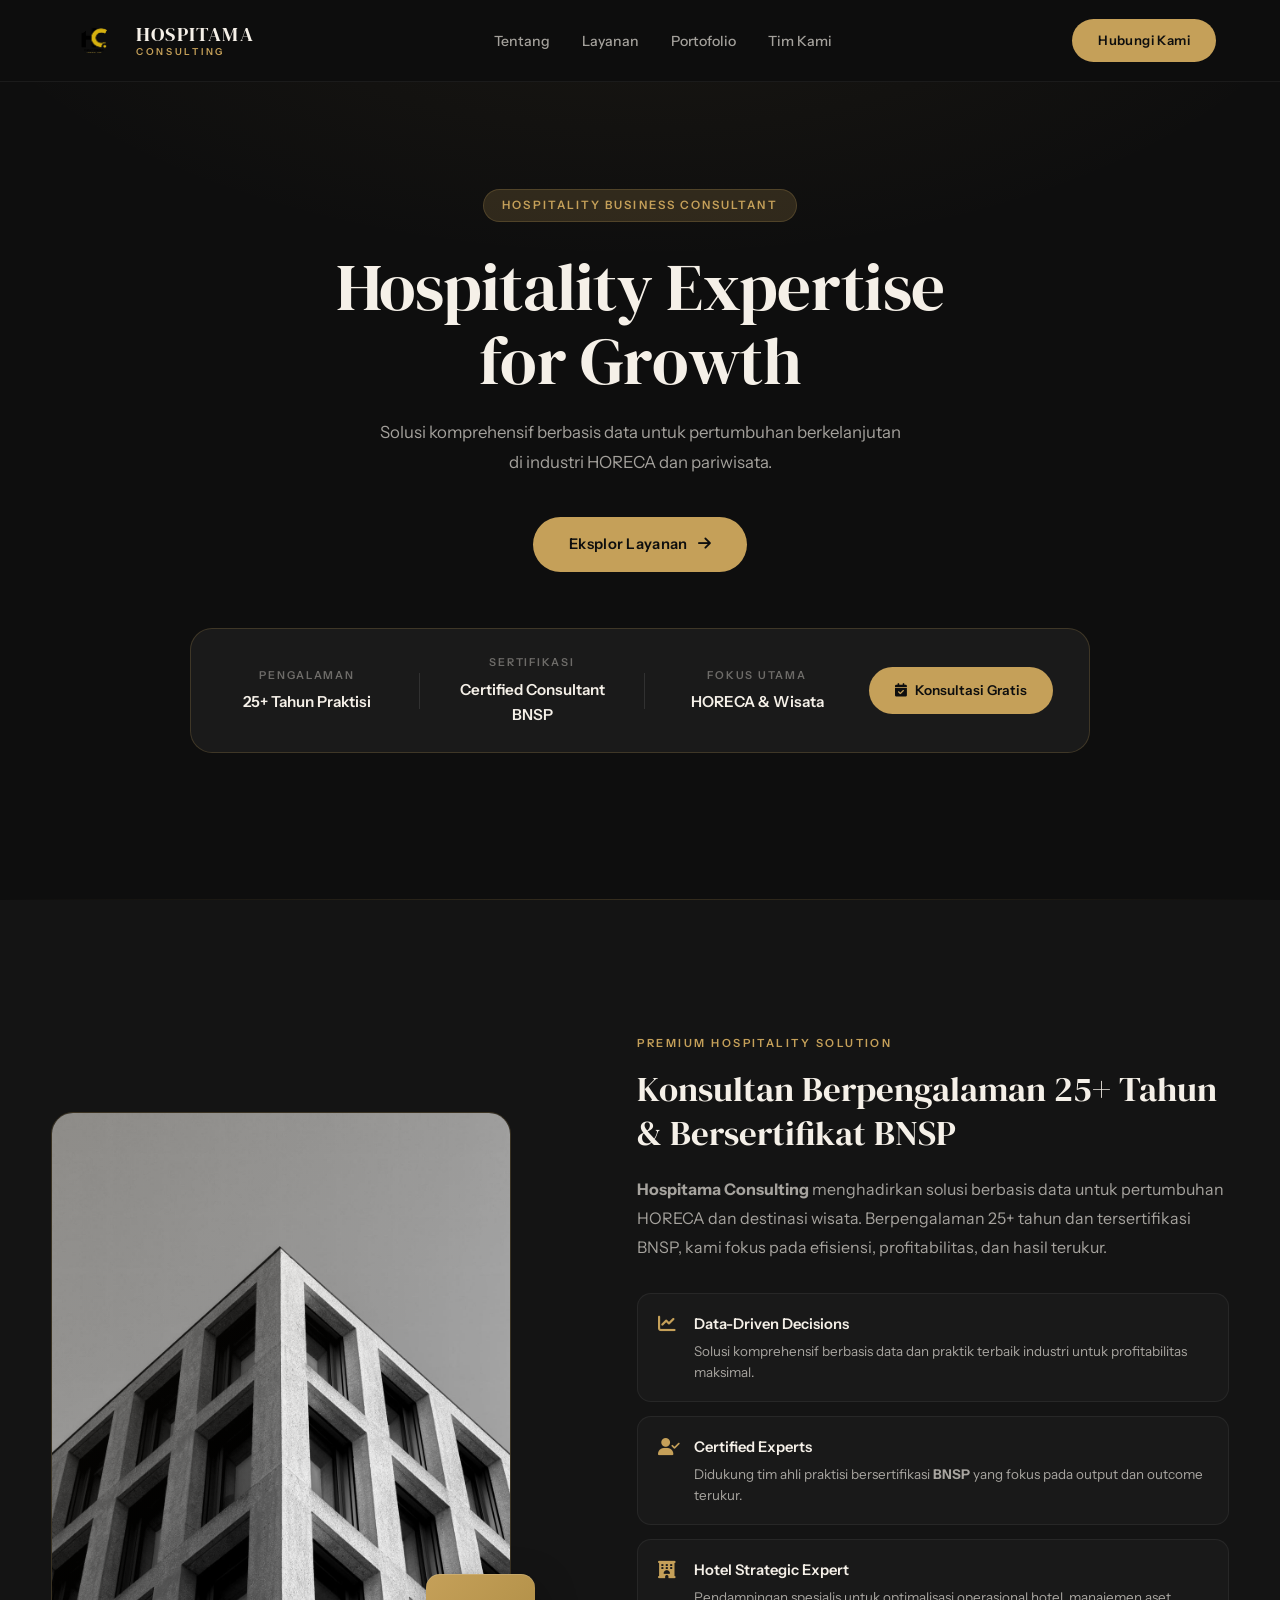
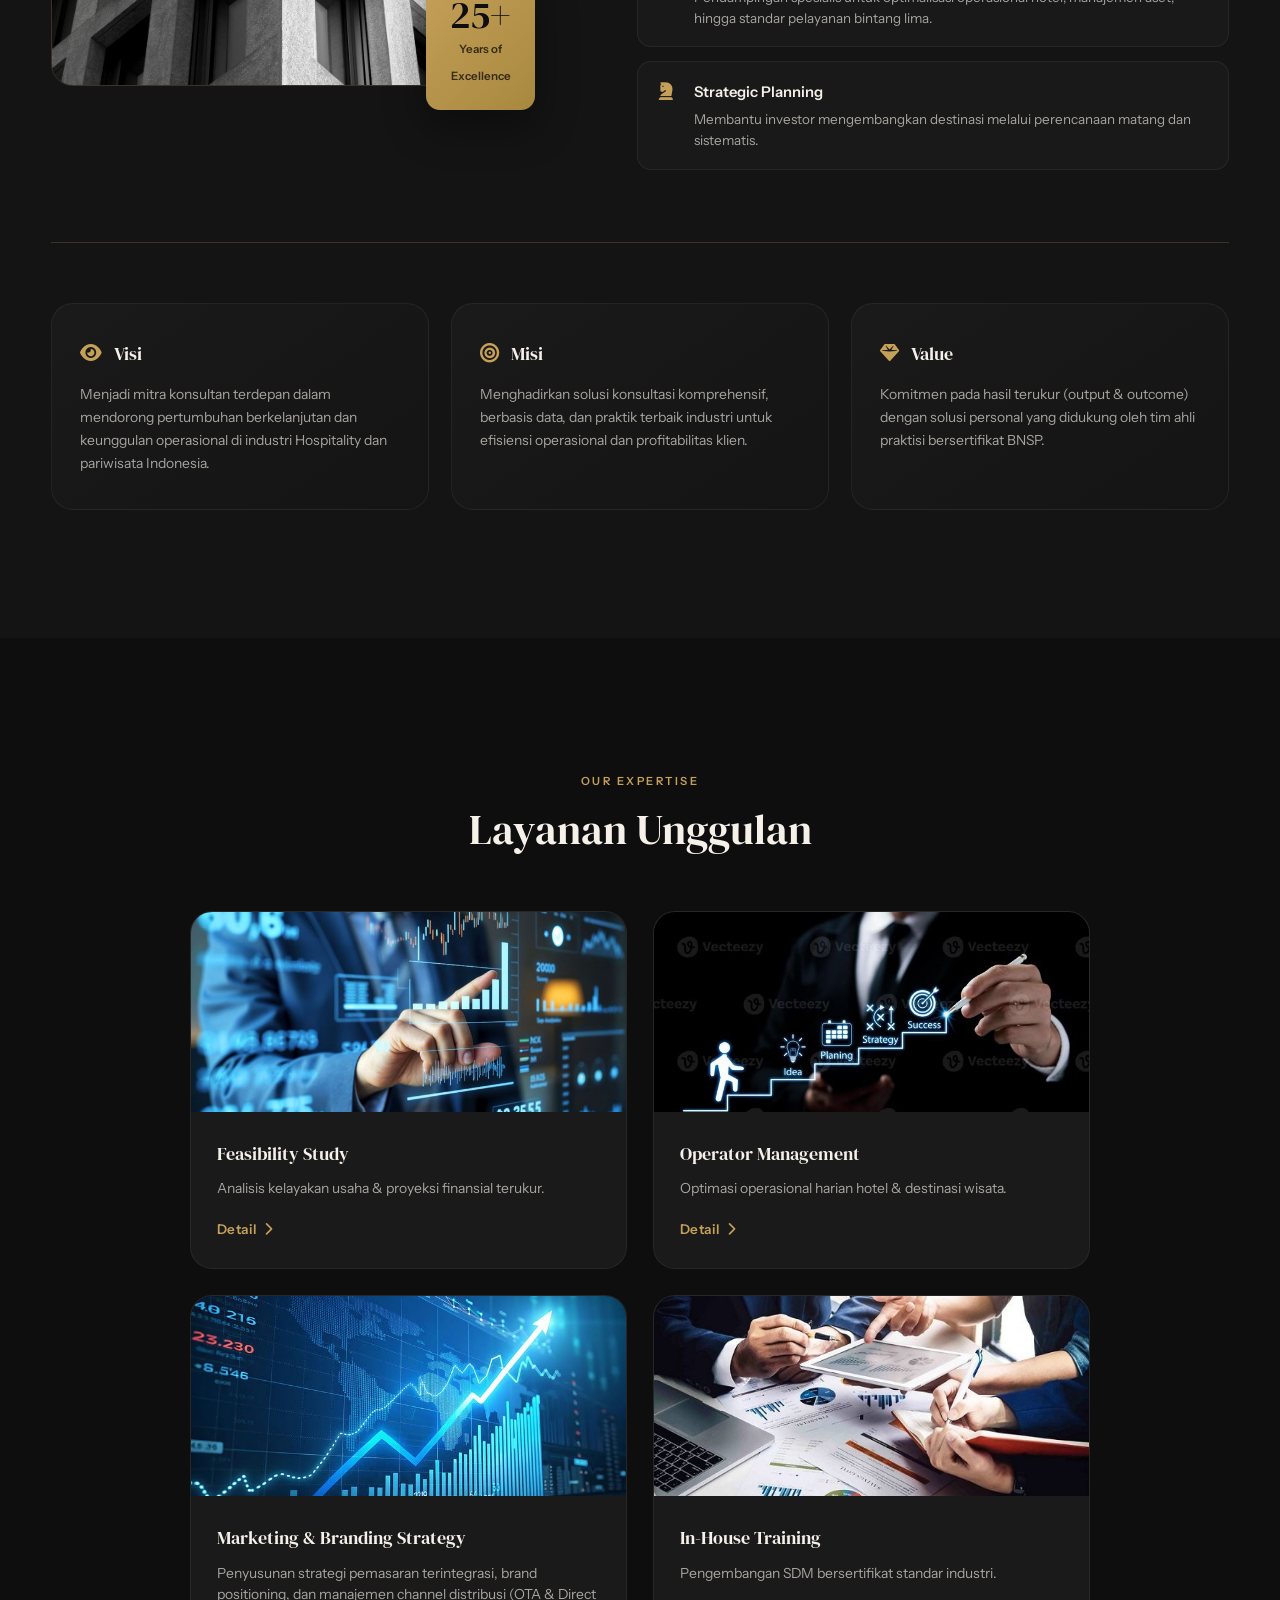
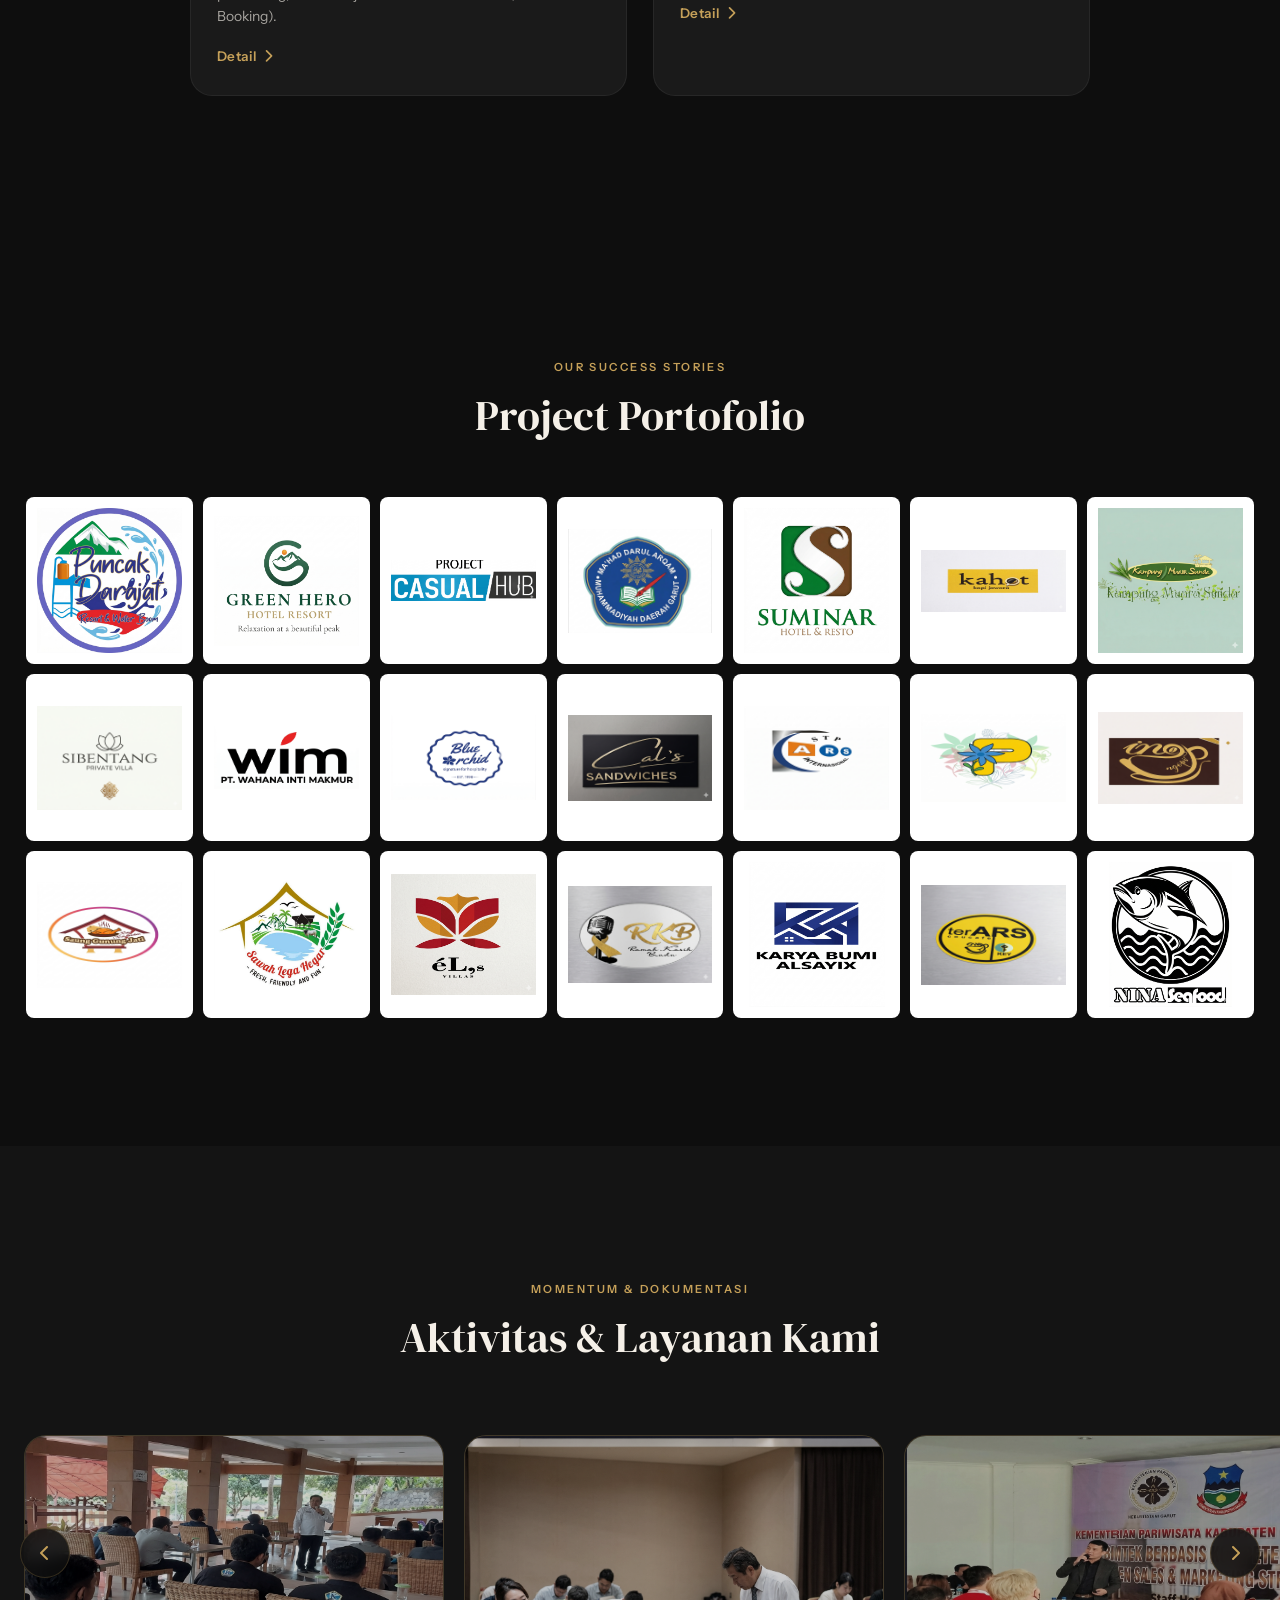
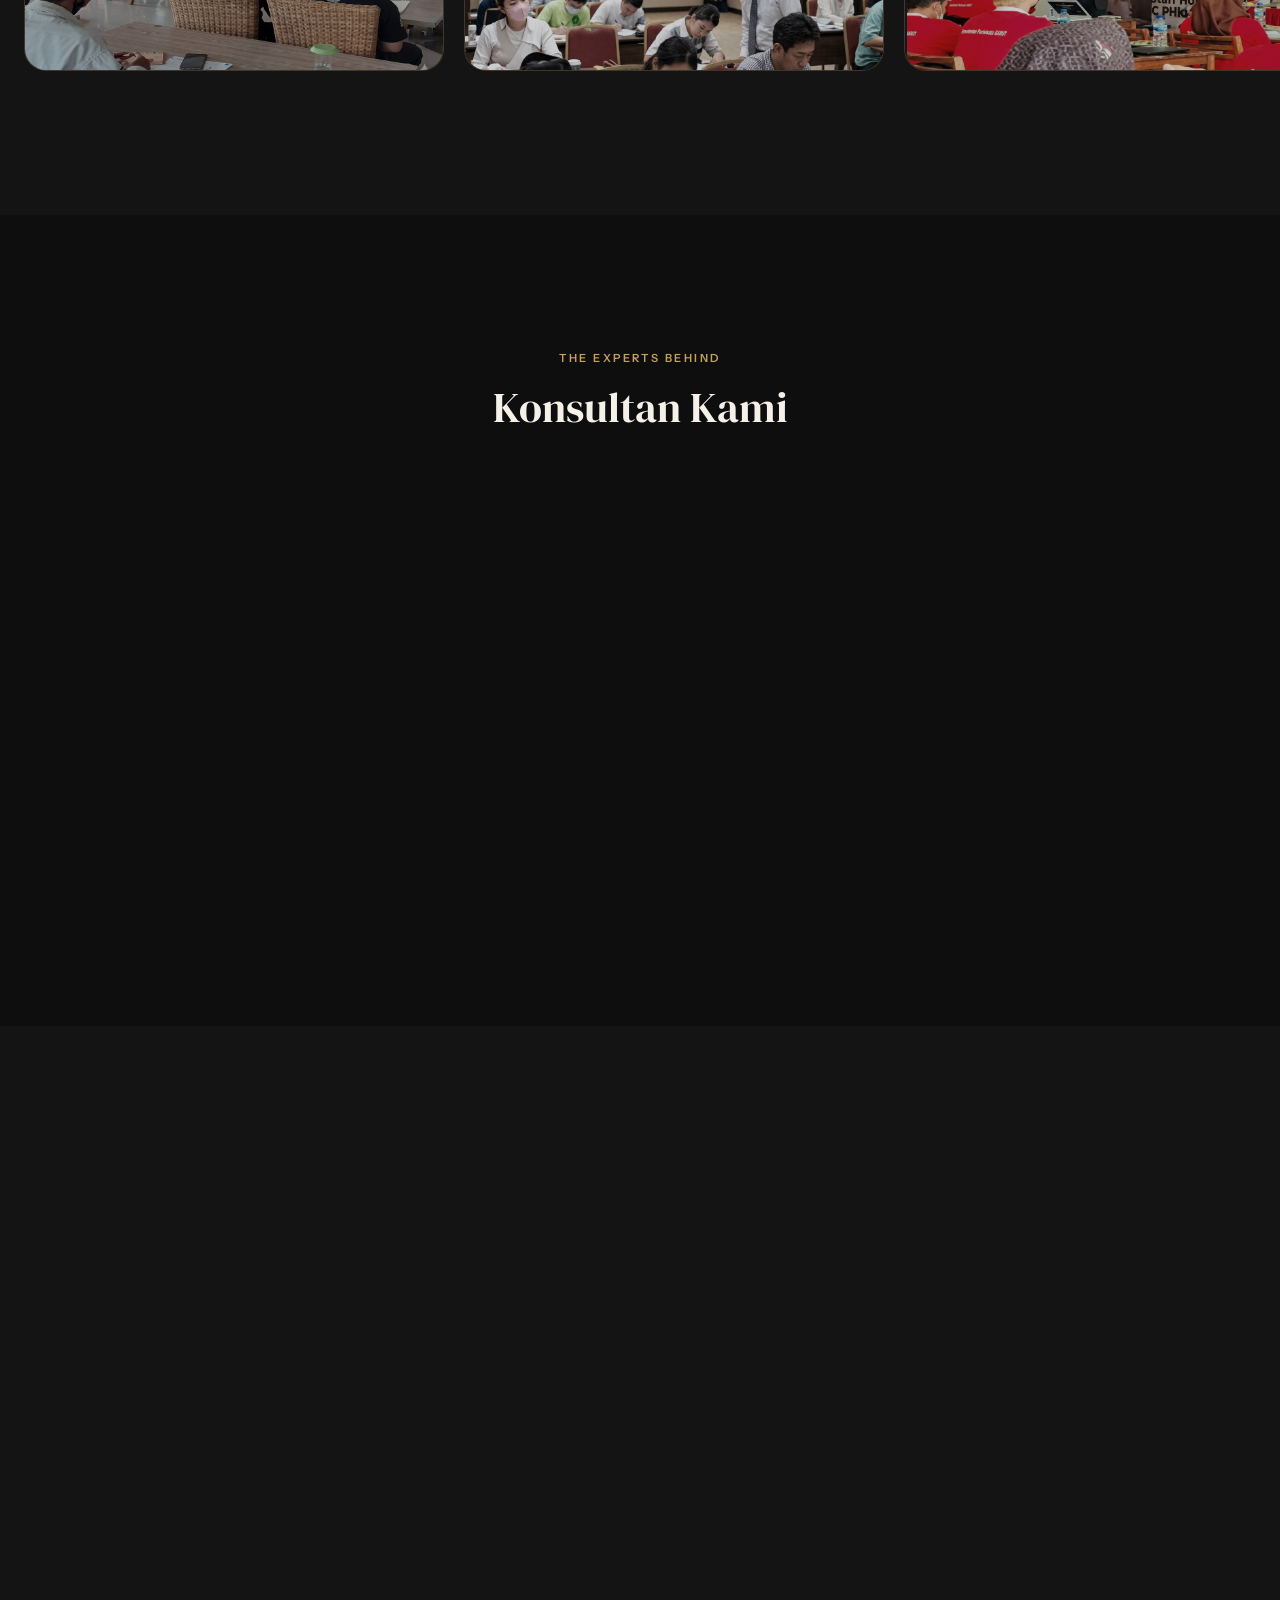
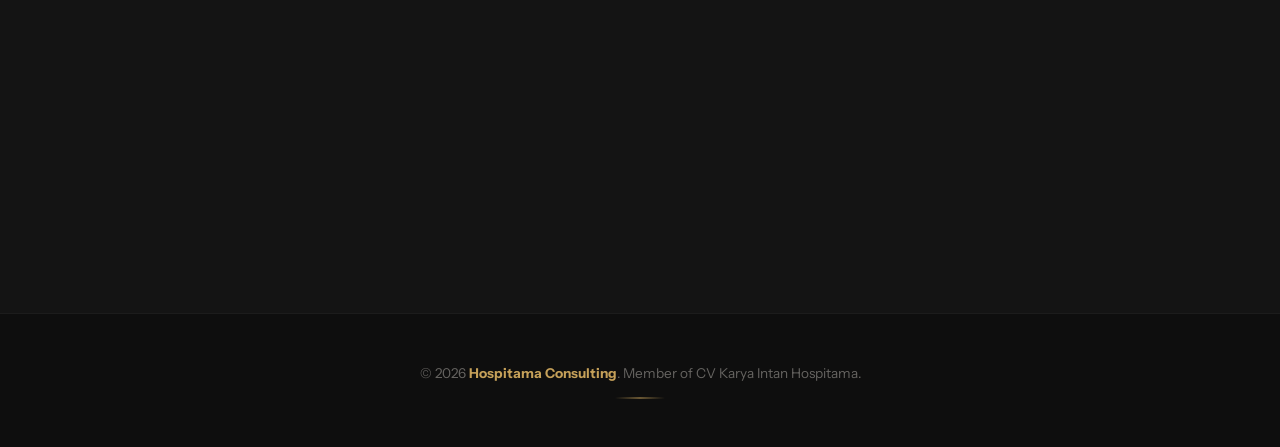
==== index.html @ b2248fcc "first commit" ====
<!DOCTYPE html>
<html lang="id">
<head>
  <meta charset="UTF-8">
  <meta name="viewport" content="width=device-width, initial-scale=1.0">
  <meta name="description" content="Hospitama Consulting – Konsultan hospitality bersertifikat BNSP dengan 25+ tahun pengalaman di industri HORECA dan pariwisata Indonesia.">
  <title>Hospitama Consulting | Hospitality Expert</title>
  <link rel="stylesheet" href="css/style.css">
  <link rel="preconnect" href="https://fonts.googleapis.com">
  <link rel="preconnect" href="https://fonts.gstatic.com" crossorigin>
  <link href="https://fonts.googleapis.com/css2?family=DM+Serif+Display:ital@0;1&family=Instrument+Sans:wght@400;500;600&display=swap" rel="stylesheet">
  <link href="https://fonts.googleapis.com/css2?family=DM+Serif+Display:ital@0;1&family=Poppins:wght@400;500;600;700&family=Instrument+Sans:wght@400;500;600&display=swap" rel="stylesheet">
  <link rel="stylesheet" href="https://cdnjs.cloudflare.com/ajax/libs/font-awesome/6.5.0/css/all.min.css">
</head>
<body>

  <!-- ===== NAVIGATION ===== -->
  <header class="site-header" role="banner">
    <nav class="navbar" aria-label="Navigasi utama">
      <a href="#" class="logo" aria-label="Hospitama Consulting – Beranda">
        <img src="assets/images/logo.png" alt="" class="logo-img" aria-hidden="true">
        <span class="logo-text">
          <span class="brand-name">HOSPITAMA</span>
          <span class="brand-sub">CONSULTING</span>
        </span>
      </a>

      <button class="menu-toggle" id="mobile-menu" aria-expanded="false" aria-controls="nav-links" aria-label="Buka menu navigasi">
        <i class="fas fa-bars" aria-hidden="true"></i>
      </button>

      <ul class="nav-links" id="nav-links" role="list">
        <li><a href="#about">Tentang</a></li>
        <li><a href="#services">Layanan</a></li>
        <li><a href="#portfolio">Portofolio</a></li>
        <li><a href="#team">Tim Kami</a></li>
        <li class="mobile-only-btn"><a href="#contact" class="btn-nav-mobile">Hubungi Kami</a></li>
      </ul>

      <a href="#contact" class="btn-nav" aria-label="Hubungi Hospitama Consulting">Hubungi Kami</a>
    </nav>
  </header>

  <!-- ===== HERO ===== -->
  <section class="hero" aria-labelledby="hero-heading">
    <div class="hero-main">
      <span class="hero-tag" role="text">Hospitality Business Consultant</span>
      <h1 id="hero-heading">Hospitality Expertise<br>for Growth</h1>
      <p>Solusi komprehensif berbasis data untuk pertumbuhan berkelanjutan<br class="br-desktop"> di industri HORECA dan pariwisata.</p>
      <div class="hero-cta">
        <a href="#services" class="btn-main">Eksplor Layanan <i class="fas fa-arrow-right" aria-hidden="true"></i></a>
      </div>
    </div>

    <div class="floating-bar" role="complementary" aria-label="Keunggulan Hospitama">
      <div class="info-group">
        <dt>Pengalaman</dt>
        <dd>25+ Tahun Praktisi</dd>
      </div>
      <div class="divider-bar" aria-hidden="true"></div>
      <div class="info-group">
        <dt>Sertifikasi</dt>
        <dd>Certified Consultant BNSP</dd>
      </div>
      <div class="divider-bar" aria-hidden="true"></div>
      <div class="info-group">
        <dt>Fokus Utama</dt>
        <dd>HORECA &amp; Wisata</dd>
      </div>
      <a href="https://wa.me/6282213171377" class="btn-consult" target="_blank" rel="noopener noreferrer">
        <i class="fas fa-calendar-check" aria-hidden="true"></i> Konsultasi Gratis
      </a>
    </div>
  </section>

  <!-- ===== ABOUT ===== -->
  <section id="about" class="about-section" aria-labelledby="about-heading">
    <div class="container">
      <div class="about-hero">
        <figure class="about-visual reveal" aria-label="Foto konsultan hospitality profesional">
          <div class="experience-badge" aria-label="25 tahun pengalaman">
            <span class="badge-number">25+</span>
            <span class="badge-label">Years of<br>Excellence</span>
          </div>
          <div class="about-img-wrapper">
            <img src="assets/images/professional.jpg" alt="Konsultan Hospitama sedang melakukan sesi konsultasi profesional">
          </div>
        </figure>

        <div class="about-content reveal">
          <div class="section-label">Premium Hospitality Solution</div>
          <h2 id="about-heading">Konsultan Berpengalaman 25+ Tahun &amp; Bersertifikat BNSP</h2>
          <p class="about-lead">
            <strong>Hospitama Consulting</strong> menghadirkan solusi berbasis data untuk pertumbuhan HORECA dan destinasi wisata. Berpengalaman 25+ tahun dan tersertifikasi BNSP, kami fokus pada efisiensi, profitabilitas, dan hasil terukur.
          </p>

          <ul class="about-features" role="list">
            <li class="feature-item">
              <i class="fas fa-chart-line" aria-hidden="true"></i>
              <div>
                <h3>Data-Driven Decisions</h3>
                <p>Solusi komprehensif berbasis data dan praktik terbaik industri untuk profitabilitas maksimal.</p>
              </div>
            </li>
            <li class="feature-item">
              <i class="fas fa-user-check" aria-hidden="true"></i>
              <div>
                <h3>Certified Experts</h3>
                <p>Didukung tim ahli praktisi bersertifikasi <strong>BNSP</strong> yang fokus pada output dan outcome terukur.</p>
              </div>
            </li>
            <li class="feature-item">
              <i class="fas fa-hotel" aria-hidden="true"></i>
              <div>
                <h3>Hotel Strategic Expert</h3>
                <p>Pendampingan spesialis untuk optimalisasi operasional hotel, manajemen aset, hingga standar pelayanan bintang lima.</p>
              </div>
            </li>
            <li class="feature-item">
              <i class="fas fa-chess-knight" aria-hidden="true"></i>
              <div>
                <h3>Strategic Planning</h3>
                <p>Membantu investor mengembangkan destinasi melalui perencanaan matang dan sistematis.</p>
              </div>
            </li>
          </ul>
        </div>
      </div>

      <div class="vmn-grid reveal" role="list" aria-label="Visi, Misi, dan Nilai Hospitama">
        <article class="vmn-card" role="listitem">
          <header class="vmn-header">
            <i class="fas fa-eye" aria-hidden="true"></i>
            <h3>Visi</h3>
          </header>
          <p>Menjadi mitra konsultan terdepan dalam mendorong pertumbuhan berkelanjutan dan keunggulan operasional di industri Hospitality dan pariwisata Indonesia.</p>
        </article>
        <article class="vmn-card" role="listitem">
          <header class="vmn-header">
            <i class="fas fa-bullseye" aria-hidden="true"></i>
            <h3>Misi</h3>
          </header>
          <p>Menghadirkan solusi konsultasi komprehensif, berbasis data, dan praktik terbaik industri untuk efisiensi operasional dan profitabilitas klien.</p>
        </article>
        <article class="vmn-card" role="listitem">
          <header class="vmn-header">
            <i class="fas fa-gem" aria-hidden="true"></i>
            <h3>Value</h3>
          </header>
          <p>Komitmen pada hasil terukur (output &amp; outcome) dengan solusi personal yang didukung oleh tim ahli praktisi bersertifikat BNSP.</p>
        </article>
      </div>
    </div>
  </section>

  <!-- ===== MAIN CONTENT ===== -->
  <main id="main-content">

    <!-- SERVICES -->
    <section id="services" class="services-section" aria-labelledby="services-heading">
      <div class="section-header">
        <div class="section-label">Our Expertise</div>
        <h2 id="services-heading">Layanan Unggulan</h2>
      </div>
      <div class="services-grid">
        <article class="service-card reveal">
          <div class="card-img" style="background-image: url('assets/images/feasibility.jpg');" role="img" aria-label="Feasibility Study"></div>
          <div class="card-body">
            <h3>Feasibility Study</h3>
            <p>Analisis kelayakan usaha &amp; proyeksi finansial terukur.</p>
            <a href="feasibility.html" class="card-link">Detail <i class="fas fa-chevron-right" aria-hidden="true"></i></a>
          </div>
        </article>
        <article class="service-card reveal">
          <div class="card-img" style="background-image: url('assets/images/management.jpg');" role="img" aria-label="Operator Management"></div>
          <div class="card-body">
            <h3>Operator Management</h3>
            <p>Optimasi operasional harian hotel &amp; destinasi wisata.</p>
            <a href="operatormanagement.html" class="card-link">Detail <i class="fas fa-chevron-right" aria-hidden="true"></i></a>
          </div>
        </article>
        <article class="service-card reveal">
          <div class="card-img" style="background-image: url('assets/images/marketing.jpg');" role="img" aria-label="Marketing dan Branding Strategy"></div>
          <div class="card-body">
            <h3>Marketing &amp; Branding Strategy</h3>
            <p>Penyusunan strategi pemasaran terintegrasi, brand positioning, dan manajemen channel distribusi (OTA &amp; Direct Booking).</p>
            <a href="marketingbranding.html" class="card-link">Detail <i class="fas fa-chevron-right" aria-hidden="true"></i></a>
          </div>
        </article>
        <article class="service-card reveal">
          <div class="card-img" style="background-image: url('assets/images/training.jpg');" role="img" aria-label="In-House Training"></div>
          <div class="card-body">
            <h3>In-House Training</h3>
            <p>Pengembangan SDM bersertifikat standar industri.</p>
            <a href="training.html" class="card-link">Detail <i class="fas fa-chevron-right" aria-hidden="true"></i></a>
          </div>
        </article>
      </div>
    </section>

    <!-- PORTFOLIO -->
    <section id="portfolio" class="portfolio-section" aria-labelledby="portfolio-heading">
      <div class="section-header">
        <div class="section-label">Our Success Stories</div>
        <h2 id="portfolio-heading">Project Portofolio</h2>
      </div>
      <div class="portfolio-grid" role="list">

        <article class="portfolio-item reveal" role="listitem">
          <img src="assets/images/project1.png" alt="Puncak Darajat Pass – Destinasi Wisata" loading="lazy">
          <div class="portfolio-overlay" aria-hidden="true">
            <span class="portfolio-tag">Destinasi Wisata</span>
            <h3>Puncak Darajat Pass</h3>
          </div>
        </article>

        <article class="portfolio-item reveal" role="listitem">
          <img src="assets/images/project2.png" alt="Green Hero Hotel" loading="lazy">
          <div class="portfolio-overlay" aria-hidden="true">
            <span class="portfolio-tag">Hotel/Resort</span>
            <h3>Green Hero Hotel</h3>
          </div>
        </article>

        <article class="portfolio-item reveal" role="listitem">
          <img src="assets/images/project3.png" alt="Project Casual Hub" loading="lazy">
          <div class="portfolio-overlay" aria-hidden="true">
            <span class="portfolio-tag">Company</span>
            <h3>Project Casual Hub</h3>
          </div>
        </article>

        <article class="portfolio-item reveal" role="listitem">
          <img src="assets/images/project4.png" alt="Ma'had Darul Arqam" loading="lazy">
          <div class="portfolio-overlay" aria-hidden="true">
            <span class="portfolio-tag">Company</span>
            <h3>Ma'had Darul Arqam</h3>
          </div>
        </article>

        <article class="portfolio-item reveal" role="listitem">
          <img src="assets/images/project5.png" alt="Hotel Suminar" loading="lazy">
          <div class="portfolio-overlay" aria-hidden="true">
            <span class="portfolio-tag">Hotel</span>
            <h3>Hotel Suminar</h3>
          </div>
        </article>

        <article class="portfolio-item reveal" role="listitem">
          <img src="assets/images/project6.png" alt="Kahot Coffee" loading="lazy">
          <div class="portfolio-overlay" aria-hidden="true">
            <span class="portfolio-tag">Cafe/Resto</span>
            <h3>Kahot Coffee</h3>
          </div>
        </article>

        <article class="portfolio-item reveal" role="listitem">
          <img src="assets/images/project7.png" alt="Kampung Muara Sunda" loading="lazy">
          <div class="portfolio-overlay" aria-hidden="true">
            <span class="portfolio-tag">Cafe/Resto</span>
            <h3>Kampung Muara Sunda</h3>
          </div>
        </article>

        <article class="portfolio-item reveal" role="listitem">
          <img src="assets/images/project8.png" alt="Villa Sibentang" loading="lazy">
          <div class="portfolio-overlay" aria-hidden="true">
            <span class="portfolio-tag">Villa</span>
            <h3>Sibentang</h3>
          </div>
        </article>

        <article class="portfolio-item reveal" role="listitem">
          <img src="assets/images/project9.png" alt="PT. WIM" loading="lazy">
          <div class="portfolio-overlay" aria-hidden="true">
            <span class="portfolio-tag">Company</span>
            <h3>PT. WIM</h3>
          </div>
        </article>

        <article class="portfolio-item reveal" role="listitem">
          <img src="assets/images/project10.png" alt="Blue Orchid Pangandaran" loading="lazy">
          <div class="portfolio-overlay" aria-hidden="true">
            <span class="portfolio-tag">Hotel</span>
            <h3>Blue Orchid Pangandaran</h3>
          </div>
        </article>

        <article class="portfolio-item reveal" role="listitem">
          <img src="assets/images/project11.png" alt="Cal's Shandwich" loading="lazy">
          <div class="portfolio-overlay" aria-hidden="true">
            <span class="portfolio-tag">Cafe/Resto</span>
            <h3>Cal's Shandwich</h3>
          </div>
        </article>

        <article class="portfolio-item reveal" role="listitem">
          <img src="assets/images/project12.png" alt="STP Ars International" loading="lazy">
          <div class="portfolio-overlay" aria-hidden="true">
            <span class="portfolio-tag">Company</span>
            <h3>STP Ars International</h3>
          </div>
        </article>

        <article class="portfolio-item reveal" role="listitem">
          <img src="assets/images/project13.png" alt="Hotel Ponty Bandung" loading="lazy">
          <div class="portfolio-overlay" aria-hidden="true">
            <span class="portfolio-tag">Hotel</span>
            <h3>Hotel Ponty Bandung</h3>
          </div>
        </article>

        <article class="portfolio-item reveal" role="listitem">
          <img src="assets/images/project17.png" alt="Ino Ngopi" loading="lazy">
          <div class="portfolio-overlay" aria-hidden="true">
            <span class="portfolio-tag">Cafe/Resto</span>
            <h3>Ino Ngopi</h3>
          </div>
        </article>

        <article class="portfolio-item reveal" role="listitem">
          <img src="assets/images/project15.png" alt="Saung Gunung Jati" loading="lazy">
          <div class="portfolio-overlay" aria-hidden="true">
            <span class="portfolio-tag">Cafe/Resort</span>
            <h3>Saung Gunung Jati</h3>
          </div>
        </article>

        <article class="portfolio-item reveal" role="listitem">
          <img src="assets/images/project16.jpeg" alt="Sawah Lega Hegar Resort" loading="lazy">
          <div class="portfolio-overlay" aria-hidden="true">
            <span class="portfolio-tag">Cafe/Resort</span>
            <h3>Sawah Lega Hegar Resort</h3>
          </div>
        </article>

        <article class="portfolio-item reveal" role="listitem">
          <img src="assets/images/project20.png" alt="eL's Villas" loading="lazy">
          <div class="portfolio-overlay" aria-hidden="true">
            <span class="portfolio-tag">Hotel/Villa</span>
            <h3>eL's Villas</h3>
          </div>
        </article>

        <article class="portfolio-item reveal" role="listitem">
          <img src="assets/images/project18.png" alt="RKB" loading="lazy">
          <div class="portfolio-overlay" aria-hidden="true">
            <span class="portfolio-tag">Company</span>
            <h3>RKB</h3>
          </div>
        </article>

        <article class="portfolio-item reveal" role="listitem">
          <img src="assets/images/project14.png" alt="Karya Bumi Alsayix" loading="lazy">
          <div class="portfolio-overlay" aria-hidden="true">
            <span class="portfolio-tag">Company</span>
            <h3>Karya Bumi Alsayix</h3>
          </div>
        </article>

        <article class="portfolio-item reveal" role="listitem">
          <img src="assets/images/project19.png" alt="terARS Coffee" loading="lazy">
          <div class="portfolio-overlay" aria-hidden="true">
            <span class="portfolio-tag">Cafe/Resto</span>
            <h3>terARS Coffee</h3>
          </div>
        </article>

        <article class="portfolio-item reveal" role="listitem">
          <img src="assets/images/project22.png" alt="Nina Seafood" loading="lazy">
          <div class="portfolio-overlay" aria-hidden="true">
            <span class="portfolio-tag">Resort</span>
            <h3>Nina Seafood</h3>
          </div>
        </article>

      </div>
    </section>

    <!-- GALLERY -->
    <section id="gallery" class="gallery-section" aria-labelledby="gallery-heading">
      <div class="section-header">
        <div class="section-label">Momentum &amp; Dokumentasi</div>
        <h2 id="gallery-heading">Aktivitas &amp; Layanan Kami</h2>
      </div>

      <div class="gallery-container" role="region" aria-label="Galeri aktivitas Hospitama">
        <button class="nav-btn prev" onclick="moveManual(-1)" aria-label="Geser galeri ke kiri">
          <i class="fas fa-chevron-left" aria-hidden="true"></i>
        </button>
        <button class="nav-btn next" onclick="moveManual(1)" aria-label="Geser galeri ke kanan">
          <i class="fas fa-chevron-right" aria-hidden="true"></i>
        </button>

        <div class="gallery-viewport" id="galleryViewport">
          <div class="gallery-track" id="galleryTrack">
            <div class="gallery-item"><img src="assets/icons/gal-1.png" alt="Dokumentasi kegiatan Hospitama 1" loading="lazy"></div>
            <div class="gallery-item"><img src="assets/icons/gal-2.png" alt="Dokumentasi kegiatan Hospitama 2" loading="lazy"></div>
            <div class="gallery-item"><img src="assets/icons/gal-3.png" alt="Dokumentasi kegiatan Hospitama 3" loading="lazy"></div>
            <div class="gallery-item"><img src="assets/icons/gal-4.png" alt="Dokumentasi kegiatan Hospitama 4" loading="lazy"></div>
            <div class="gallery-item"><img src="assets/icons/gal-5.png" alt="Dokumentasi kegiatan Hospitama 5" loading="lazy"></div>
            <div class="gallery-item"><img src="assets/icons/gal-6.png" alt="Dokumentasi kegiatan Hospitama 6" loading="lazy"></div>
            <div class="gallery-item"><img src="assets/icons/gal-7.png" alt="Dokumentasi kegiatan Hospitama 7" loading="lazy"></div>
            <div class="gallery-item"><img src="assets/icons/gal-8.png" alt="Dokumentasi kegiatan Hospitama 8" loading="lazy"></div>
            <div class="gallery-item"><img src="assets/icons/gal-9.png" alt="Dokumentasi kegiatan Hospitama 9" loading="lazy"></div>
            <div class="gallery-item"><img src="assets/icons/gal-10.png" alt="Dokumentasi kegiatan Hospitama 10" loading="lazy"></div>
            <div class="gallery-item"><img src="assets/icons/gal-11.png" alt="Dokumentasi kegiatan Hospitama 11" loading="lazy"></div>
            <!-- Duplikat untuk infinite scroll -->
            <div class="gallery-item" aria-hidden="true"><img src="assets/icons/gal-1.png" alt="" loading="lazy"></div>
            <div class="gallery-item" aria-hidden="true"><img src="assets/icons/gal-2.png" alt="" loading="lazy"></div>
            <div class="gallery-item" aria-hidden="true"><img src="assets/icons/gal-3.png" alt="" loading="lazy"></div>
            <div class="gallery-item" aria-hidden="true"><img src="assets/icons/gal-4.png" alt="" loading="lazy"></div>
            <div class="gallery-item" aria-hidden="true"><img src="assets/icons/gal-5.png" alt="" loading="lazy"></div>
          </div>
        </div>
      </div>
    </section>

    <!-- TEAM -->
    <section id="team" class="team-section" aria-labelledby="team-heading">
      <div class="section-header">
        <div class="section-label">The Experts Behind</div>
        <h2 id="team-heading">Konsultan Kami</h2>
      </div>
      <div class="team-grid">

        <article class="team-card reveal">
          <div class="team-image-wrapper">
            <div class="team-bg-circle" aria-hidden="true"></div>
            <img src="assets/images/founder.png" alt="Ivi Daspi, S.E., M.M., CPT – Founder Hospitama Consulting" class="team-img">
          </div>
          <div class="team-info">
            <h3>Ivi Daspi, S.E., M.M., CPT</h3>
            <span class="team-role">Founder</span>
            <ul class="team-credentials" role="list">
              <li><i class="fas fa-certificate" aria-hidden="true"></i> Expert Level 8 BNSP</li>
              <li><i class="fas fa-history" aria-hidden="true"></i> 25+ Tahun Pengalaman</li>
            </ul>
          </div>
        </article>

        <article class="team-card reveal">
          <div class="team-image-wrapper">
            <div class="team-bg-circle" aria-hidden="true"></div>
            <img src="assets/images/expert1.png" alt="Barnas, S.E – Head of Finance & Business Advisory" class="team-img">
          </div>
          <div class="team-info">
            <h3>Barnas, S.E</h3>
            <span class="team-role">Head of Finance &amp; Business Advisory</span>
            <ul class="team-credentials" role="list">
              <li><i class="fas fa-certificate" aria-hidden="true"></i> Auditor CHSE</li>
              <li><i class="fas fa-history" aria-hidden="true"></i> 15+ Tahun di Perhotelan</li>
            </ul>
          </div>
        </article>

        <article class="team-card reveal">
          <div class="team-image-wrapper">
            <div class="team-bg-circle" aria-hidden="true"></div>
            <img src="assets/images/expert2.png" alt="Jams, S.Sn – Head of Marketing" class="team-img">
          </div>
          <div class="team-info">
            <h3>Jams, S.Sn</h3>
            <span class="team-role">Head Of Marketing</span>
            <ul class="team-credentials" role="list">
              <li><i class="fas fa-certificate" aria-hidden="true"></i> Digital Marketer Cert.</li>
              <li><i class="fas fa-history" aria-hidden="true"></i> 10+ Tahun Strategi Bisnis</li>
            </ul>
          </div>
        </article>

      </div>
    </section>

    <!-- CONTACT -->
    <section id="contact" class="contact-section" aria-labelledby="contact-heading">
      <div class="contact-container reveal">

        <div class="contact-info-card">
          <span class="section-label">Get In Touch</span>
          <h2 id="contact-heading">Hubungi Konsultan Kami</h2>
          <p>Siap meningkatkan performa bisnis hospitality Anda? Hubungi kami untuk sesi konsultasi strategis.</p>

          <address class="contact-methods">
            <a href="https://wa.me/6282213171377" target="_blank" rel="noopener noreferrer" class="contact-method">
              <span class="icon-box whatsapp" aria-hidden="true"><i class="fab fa-whatsapp"></i></span>
              <span class="method-detail">
                <span class="method-label">WhatsApp Business</span>
                <span class="method-value">+62 822-1317-1377</span>
              </span>
            </a>
            <a href="mailto:hospitama.consulting@gmail.com" class="contact-method">
              <span class="icon-box email" aria-hidden="true"><i class="fas fa-envelope"></i></span>
              <span class="method-detail">
                <span class="method-label">Official Email</span>
                <span class="method-value">hospitama.consulting@gmail.com</span>
              </span>
            </a>
            <a href="https://maps.app.goo.gl/C5g5dPRKhmauZ9gY9" target="_blank" rel="noopener noreferrer" class="contact-method">
              <span class="icon-box location" aria-hidden="true"><i class="fas fa-map-marker-alt"></i></span>
              <span class="method-detail">
                <span class="method-label">Kantor Pusat</span>
                <span class="method-value">Jl. Cijati Asri Blok F18, Tarogong Kidul, Garut</span>
              </span>
            </a>
          </address>

          <div class="social-divider" aria-label="Media sosial Hospitama">
            <span>Follow Our Journey</span>
          </div>

          <nav class="social-grid" aria-label="Media sosial">
            <a href="https://www.instagram.com/hospitama_consulting?igsh=N3FpZDRxd202ZDIz" target="_blank" rel="noopener noreferrer" class="social-item ig" aria-label="Instagram Hospitama Consulting">
              <i class="fab fa-instagram" aria-hidden="true"></i>
              <span>Instagram</span>
            </a>
            <a href="https://youtube.com/@hospitama74?si=SUArdAMsm9QtdoRN" target="_blank" rel="noopener noreferrer" class="social-item yt" aria-label="YouTube Hospitama">
              <i class="fab fa-youtube" aria-hidden="true"></i>
              <span>YouTube</span>
            </a>
            <a href="https://www.tiktok.com/@hospitama?_r=1&_t=ZS-95Dlre30gdA" target="_blank" rel="noopener noreferrer" class="social-item tk" aria-label="TikTok Hospitama">
              <i class="fab fa-tiktok" aria-hidden="true"></i>
              <span>TikTok</span>
            </a>
            <a href="https://www.linkedin.com/in/hospitama-consulting" target="_blank" rel="noopener noreferrer" class="social-item li" aria-label="LinkedIn Hospitama Consulting">
              <i class="fab fa-linkedin-in" aria-hidden="true"></i>
              <span>LinkedIn</span>
            </a>
          </nav>
        </div>

        <aside class="contact-aside">
          <div class="legal-card">
            <i class="fas fa-shield-alt" aria-hidden="true"></i>
            <div>
              <p class="legal-name">Member of CV Karya Intan Hospitama</p>
              <p class="legal-id">NIB: 2405240097148 | AHU: 4024052331102555</p>
            </div>
          </div>

          <div class="stats-card">
            <div class="stat-item">
              <i class="fas fa-check-circle" aria-hidden="true"></i>
              <div>
                <strong>100% Legal</strong>
                <span>Terverifikasi OSS Indonesia</span>
              </div>
            </div>
            <div class="stat-item">
              <i class="fas fa-clock" aria-hidden="true"></i>
              <div>
                <strong>Respon Cepat</strong>
                <span>Senin – Sabtu (09:00 – 17:00)</span>
              </div>
            </div>
            <div class="stat-item">
              <i class="fas fa-handshake" aria-hidden="true"></i>
              <div>
                <strong>Kemitraan</strong>
                <span>Terbuka untuk B2B &amp; UMKM</span>
              </div>
            </div>
          </div>

         <div class="featured-resource">
    <div class="resource-header">
        <span class="free-badge">FREE DOWNLOAD</span>
        <p class="resource-label">Hospitality Management Toolkit</p>
    </div>
    
    <a href="https://lynk.id/ivi74" class="template-box-contact premium-offer">
        <div class="t-icon-wrapper">
            <div class="t-icon">
                <i class="fas fa-cloud-download-alt"></i>
            </div>
            <div class="pulse-ring"></div>
        </div>
        <div class="t-text">
            <h4>F&B Profit Calculator & SOP</h4>
            <p>Amankan 5+ Template Excel Eksklusif →</p>
        </div>
    </a>
</div>

          <a href="https://wa.me/6282213171377" target="_blank" rel="noopener noreferrer" class="btn-whatsapp">
            <i class="fab fa-whatsapp" aria-hidden="true"></i> Mulai Konsultasi Sekarang
          </a>
        </aside>

      </div>
    </section>

  </main>

  <!-- ===== FOOTER ===== -->
  <footer class="site-footer" role="contentinfo">
    <div class="footer-inner">
      <p>© 2026 <strong>Hospitama Consulting</strong>. Member of CV Karya Intan Hospitama.</p>
      <div class="footer-line" aria-hidden="true"></div>
    </div>
  </footer>

  <script src="js/script.js"></script>
</body>
</html>
---- css/style.css ----
/* ==========================================================================
   HOSPITAMA CONSULTING — style.css
   Refactored: semantic, mobile-first, premium feel
   ========================================================================== */

/* ==========================================================================
   1. DESIGN TOKENS
   ========================================================================== */
:root {
  /* Brand */
  --navy: #1A1A1A;
  --gold:        #C5A059;
  --gold-light:  #D4B47A;
  --gold-dim:    rgba(197, 160, 89, 0.18);
  --gold-border: rgba(197, 160, 89, 0.22);
  --rust:        #634C3E;

  /* Backgrounds */
  --bg-base:     #0E0E0E;
  --bg-surface:  #141414;
  --bg-card:     #1A1A1A;
  --bg-card-alt: #1F1F1F;

  /* Text */
  --text-primary:   #F5F0E8;
  --text-secondary: rgba(245, 240, 232, 0.65);
  --text-muted:     rgba(245, 240, 232, 0.38);

  /* Borders */
  --border-subtle: rgba(255, 255, 255, 0.06);
  --border-mid:    rgba(255, 255, 255, 0.10);

  /* Typography */
  --font-display: 'DM Serif Display', Georgia, serif;
  --font-body:    'Instrument Sans', system-ui, sans-serif;

  /* Spacing */
  --section-gap: clamp(80px, 10vw, 130px);
  --container:   1200px;

  /* Motion */
  --ease-out:   cubic-bezier(0.16, 1, 0.3, 1);
  --ease-in-out: cubic-bezier(0.4, 0, 0.2, 1);
  --dur-fast:   0.22s;
  --dur-mid:    0.38s;
  --dur-slow:   0.6s;

  /* Radius */
  --r-sm:  8px;
  --r-md:  14px;
  --r-lg:  22px;
  --r-xl:  30px;
  --r-pill: 100px;
}

/* ==========================================================================
   2. RESET & BASE
   ========================================================================== */
*, *::before, *::after {
  margin: 0;
  padding: 0;
  box-sizing: border-box;
}

html {
  scroll-behavior: smooth;
  overflow-x: hidden;
  -webkit-text-size-adjust: 100%;
}

body {
  font-family: var(--font-body);
  font-size: 1rem;
  line-height: 1.7;
  background: var(--bg-base);
  color: var(--text-primary);
  padding-top: 82px;
  overflow-x: hidden;
  -webkit-font-smoothing: antialiased;
}

img {
  max-width: 100%;
  display: block;
  height: auto;
}

a {
  text-decoration: none;
  color: inherit;
}

ul, ol { list-style: none; }

address { font-style: normal; }

/* Focus visible — accessibility */
:focus-visible {
  outline: 2px solid var(--gold);
  outline-offset: 3px;
  border-radius: var(--r-sm);
}

/* ==========================================================================
   3. UTILITY
   ========================================================================== */
.container {
  width: min(var(--container), 92vw);
  margin-inline: auto;
}

.section-label {
  display: inline-block;
  font-size: 0.7rem;
  font-weight: 600;
  letter-spacing: 0.22em;
  text-transform: uppercase;
  color: var(--gold);
  margin-bottom: 14px;
}

.section-header {
  text-align: center;
  margin-bottom: 56px;
}

.section-header h2 {
  font-family: var(--font-display);
  font-size: clamp(1.75rem, 3.5vw, 2.6rem);
  font-weight: 400;
  color: var(--text-primary);
  line-height: 1.2;
}

/* ==========================================================================
   4. HEADER / NAVBAR
   ========================================================================== */
.site-header {
  position: fixed;
  inset-block-start: 0;
  inset-inline: 0;
  z-index: 1000;
}

.navbar {
  display: flex;
  align-items: center;
  justify-content: space-between;
  gap: 16px;
  padding: 0 5%;
  height: 82px;
  background: rgba(14, 14, 14, 0.92);
  backdrop-filter: blur(16px) saturate(180%);
  -webkit-backdrop-filter: blur(16px) saturate(180%);
  border-bottom: 1px solid var(--border-subtle);
  transition: background var(--dur-mid) var(--ease-in-out),
              box-shadow var(--dur-mid) var(--ease-in-out);
}

.navbar.scrolled {
  background: rgba(14, 14, 14, 0.98);
  box-shadow: 0 8px 32px rgba(0, 0, 0, 0.55);
}

/* Logo */
.logo {
  display: flex;
  align-items: center;
  gap: 12px;
  flex-shrink: 0;
}

.logo-img {
  height: 60px;
  width: auto;
  object-fit: contain;
}

.logo-text {
  display: flex;
  flex-direction: column;
  line-height: 1.15;
}

.brand-name {
  font-family: var(--font-display);
  font-size: 1.25rem;
  font-weight: 400;
  letter-spacing: 0.06em;
  color: var(--text-primary);
}

.brand-sub {
  font-size: 0.6rem;
  font-weight: 600;
  letter-spacing: 0.28em;
  text-transform: uppercase;
  color: var(--gold);
}

/* Nav links — desktop */
.nav-links {
  display: flex;
  gap: 32px;
  align-items: center;
}

.nav-links a {
  font-size: 0.88rem;
  font-weight: 500;
  color: var(--text-secondary);
  transition: color var(--dur-fast);
  position: relative;
}

.nav-links a::after {
  content: '';
  position: absolute;
  bottom: -4px;
  left: 0;
  width: 0;
  height: 1px;
  background: var(--gold);
  transition: width var(--dur-mid) var(--ease-out);
}

.nav-links a:hover {
  color: var(--text-primary);
}

.nav-links a:hover::after { width: 100%; }

.mobile-only-btn { display: none; }

.btn-nav {
  flex-shrink: 0;
  background: var(--gold);
  color: #0E0E0E;
  padding: 10px 26px;
  border-radius: var(--r-pill);
  font-size: 0.82rem;
  font-weight: 600;
  letter-spacing: 0.03em;
  transition: background var(--dur-fast), transform var(--dur-fast);
}

.btn-nav:hover {
  background: var(--gold-light);
  transform: translateY(-2px);
}

/* Hamburger */
.menu-toggle {
  display: none;
  background: none;
  border: none;
  cursor: pointer;
  color: var(--gold);
  font-size: 1.5rem;
  padding: 6px;
  z-index: 1200;
  position: relative;
  line-height: 1;
}

/* ==========================================================================
   5. HERO SECTION
   ========================================================================== */
.hero {
  min-height: calc(100vh - 82px);
  display: flex;
  flex-direction: column;
  align-items: center;
  justify-content: center;
  text-align: center;
  padding: 60px 24px 100px;
  background:
    radial-gradient(ellipse 80% 60% at 50% -20%, rgba(197, 160, 89, 0.07) 0%, transparent 70%),
    var(--bg-base);
  position: relative;
}

.hero::after {
  content: '';
  position: absolute;
  inset-block-end: 0;
  inset-inline: 0;
  height: 1px;
  background: linear-gradient(to right, transparent, var(--gold-border), transparent);
}

.hero-main {
  max-width: 760px;
  width: 100%;
}

.hero-tag {
  display: inline-flex;
  align-items: center;
  gap: 8px;
  background: var(--gold-dim);
  color: var(--gold);
  padding: 6px 18px;
  border-radius: var(--r-pill);
  font-size: 0.72rem;
  font-weight: 600;
  letter-spacing: 0.18em;
  text-transform: uppercase;
  border: 1px solid var(--gold-border);
  margin-bottom: 28px;
}

.hero-main h1 {
  font-family: var(--font-display);
  font-size: clamp(2.4rem, 6vw, 4.2rem);
  font-weight: 400;
  line-height: 1.1;
  margin-bottom: 20px;
  letter-spacing: -0.01em;
}

.hero-main p {
  font-size: clamp(0.9rem, 1.5vw, 1.05rem);
  color: var(--text-secondary);
  margin-bottom: 40px;
  line-height: 1.75;
}

.br-desktop { display: block; }

.hero-cta {
  display: flex;
  justify-content: center;
}

.btn-main {
  display: inline-flex;
  align-items: center;
  gap: 10px;
  background: var(--gold);
  color: #0E0E0E;
  padding: 15px 36px;
  border-radius: var(--r-pill);
  font-weight: 600;
  font-size: 0.92rem;
  letter-spacing: 0.02em;
  transition: background var(--dur-fast), transform var(--dur-fast), box-shadow var(--dur-fast);
}

.btn-main:hover {
  background: var(--gold-light);
  transform: translateY(-3px);
  box-shadow: 0 12px 30px rgba(197, 160, 89, 0.22);
}

/* Floating bar */
.floating-bar {
  display: flex;
  align-items: center;
  gap: 0;
  background: var(--bg-card);
  border: 1px solid var(--gold-border);
  border-radius: var(--r-lg);
  padding: 24px 36px;
  margin-top: 56px;
  max-width: 900px;
  width: 90%;
  flex-wrap: wrap;
  gap: 12px;
}

.info-group {
  flex: 1;
  min-width: 130px;
  padding: 0 20px;
}

.info-group:first-child { padding-left: 0; }

.info-group dt {
  display: block;
  font-size: 0.68rem;
  font-weight: 600;
  letter-spacing: 0.16em;
  text-transform: uppercase;
  color: var(--text-muted);
  margin-bottom: 5px;
}

.info-group dd {
  font-weight: 600;
  font-size: 0.95rem;
  color: var(--text-primary);
}

.divider-bar {
  width: 1px;
  height: 36px;
  background: var(--border-mid);
  flex-shrink: 0;
}

.btn-consult {
  display: inline-flex;
  align-items: center;
  gap: 8px;
  background: var(--gold);
  color: #0E0E0E;
  padding: 12px 26px;
  border-radius: var(--r-pill);
  font-weight: 600;
  font-size: 0.85rem;
  white-space: nowrap;
  flex-shrink: 0;
  transition: background var(--dur-fast), transform var(--dur-fast);
}

.btn-consult:hover {
  background: var(--gold-light);
  transform: translateY(-2px);
}

/* ==========================================================================
   6. ABOUT SECTION
   ========================================================================== */
.about-section {
  padding: var(--section-gap) 0;
  background: var(--bg-surface);
  position: relative;
}

.about-hero {
  display: grid;
  grid-template-columns: 1fr 1.15fr;
  gap: 72px;
  align-items: center;
  margin-bottom: 72px;
}

/* Visual */
.about-visual {
  position: relative;
  max-width: 460px;
}

.about-img-wrapper {
  border-radius: var(--r-lg);
  overflow: hidden;
  border: 1px solid var(--gold-border);
  position: relative;
}

.about-img-wrapper::before {
  content: '';
  position: absolute;
  inset: 0;
  background: linear-gradient(135deg, rgba(197, 160, 89, 0.05) 0%, transparent 60%);
  z-index: 1;
  pointer-events: none;
}

.about-img-wrapper img {
  width: 100%;
  display: block;
  transition: transform var(--dur-slow) var(--ease-out);
}

.about-img-wrapper:hover img { transform: scale(1.04); }

.experience-badge {
  position: absolute;
  bottom: -24px;
  right: -24px;
  background: linear-gradient(135deg, var(--gold), #A8883F);
  padding: 22px 24px;
  border-radius: var(--r-md);
  text-align: center;
  z-index: 10;
  box-shadow: 0 16px 40px rgba(0, 0, 0, 0.4), inset 0 1px 0 rgba(255, 255, 255, 0.15);
  color: #0E0E0E;
}

.badge-number {
  display: block;
  font-family: var(--font-display);
  font-size: 2.4rem;
  line-height: 1;
  font-weight: 400;
  color: #0E0E0E;
}

.badge-label {
  font-size: 0.72rem;
  font-weight: 600;
  line-height: 1.4;
  color: rgba(0,0,0,0.7);
}

/* Content */
.about-content h2 {
  font-family: var(--font-display);
  font-size: clamp(1.6rem, 3vw, 2.2rem);
  font-weight: 400;
  line-height: 1.25;
  margin-bottom: 20px;
}

.about-lead {
  font-size: 1rem;
  color: var(--text-secondary);
  line-height: 1.8;
  margin-bottom: 32px;
}

.about-features {
  display: flex;
  flex-direction: column;
  gap: 14px;
}

.feature-item {
  display: flex;
  align-items: flex-start;
  gap: 16px;
  padding: 18px 20px;
  border-radius: var(--r-md);
  background: rgba(255, 255, 255, 0.025);
  border: 1px solid var(--border-subtle);
  transition: border-color var(--dur-mid), background var(--dur-mid);
}

.feature-item:hover {
  border-color: var(--gold-border);
  background: var(--gold-dim);
}

.feature-item > i {
  color: var(--gold);
  font-size: 1.1rem;
  margin-top: 3px;
  flex-shrink: 0;
  width: 20px;
}

.feature-item h3 {
  font-size: 0.92rem;
  font-weight: 600;
  margin-bottom: 4px;
  color: var(--text-primary);
}

.feature-item p {
  font-size: 0.84rem;
  color: var(--text-secondary);
  line-height: 1.55;
}

/* VMN Grid */
.vmn-grid {
  display: grid;
  grid-template-columns: repeat(3, 1fr);
  gap: 22px;
  padding-top: 60px;
  border-top: 1px solid var(--gold-border);
}

.vmn-card {
  background: linear-gradient(145deg, var(--bg-card), var(--bg-surface));
  padding: 34px 28px;
  border-radius: var(--r-lg);
  border: 1px solid var(--border-subtle);
  transition: border-color var(--dur-mid), transform var(--dur-mid);
  display: flex;
  flex-direction: column;
  gap: 14px;
}

.vmn-card:hover {
  border-color: var(--gold-border);
  transform: translateY(-4px);
}

.vmn-header {
  display: flex;
  align-items: center;
  gap: 12px;
}

.vmn-header i { color: var(--gold); font-size: 1.2rem; }

.vmn-header h3 {
  font-family: var(--font-display);
  font-size: 1.15rem;
  font-weight: 400;
}

.vmn-card > p {
  font-size: 0.87rem;
  color: var(--text-secondary);
  line-height: 1.65;
}

/* ==========================================================================
   7. SERVICES SECTION
   ========================================================================== */
.services-section {
  padding: var(--section-gap) 0;
  width: min(var(--container), 92vw);
  margin-inline: auto;
}

.services-grid {
  display: grid;
  grid-template-columns: repeat(auto-fit, minmax(280px, 1fr));
  gap: 26px;
}

@media (min-width: 1100px) {
  .services-grid {
    grid-template-columns: repeat(2, 1fr);
    max-width: 900px;
    margin-inline: auto;
  }
}

.service-card {
  background: var(--bg-card);
  border-radius: var(--r-lg);
  overflow: hidden;
  border: 1px solid var(--border-subtle);
  transition: transform var(--dur-mid) var(--ease-out),
              border-color var(--dur-mid),
              box-shadow var(--dur-mid);
}

.service-card:hover {
  transform: translateY(-8px);
  border-color: var(--gold-border);
  box-shadow: 0 24px 48px rgba(0, 0, 0, 0.35);
}

.card-img {
  height: 200px;
  background-size: cover;
  background-position: center;
  transition: transform var(--dur-slow) var(--ease-out);
}

.service-card:hover .card-img { transform: scale(1.04); }

.card-body { padding: 26px; }

.card-body h3 {
  font-family: var(--font-display);
  font-size: 1.15rem;
  font-weight: 400;
  margin-bottom: 8px;
}

.card-body p {
  font-size: 0.87rem;
  color: var(--text-secondary);
  line-height: 1.55;
  margin-bottom: 16px;
}

.card-link {
  display: inline-flex;
  align-items: center;
  gap: 6px;
  color: var(--gold);
  font-size: 0.84rem;
  font-weight: 600;
  letter-spacing: 0.02em;
  transition: gap var(--dur-fast);
}

.card-link:hover { gap: 10px; }

/* ==========================================================================
   8. PORTFOLIO SECTION
   ========================================================================== */
.portfolio-section {
  padding: var(--section-gap) 0;
  width: min(1400px, 96vw);
  margin-inline: auto;
}

.portfolio-grid {
  display: grid;
  grid-template-columns: repeat(7, 1fr);
  gap: 10px;
}

.portfolio-item {
  position: relative;
  aspect-ratio: 1 / 1;
  border-radius: var(--r-sm);
  overflow: hidden;
  background: #fff;
  border: 1px solid var(--border-subtle);
  transition: transform var(--dur-mid) var(--ease-out),
              border-color var(--dur-mid);
}

.portfolio-item:hover {
  transform: scale(1.04);
  border-color: var(--gold);
  z-index: 2;
}

.portfolio-item img {
  width: 100%;
  height: 100%;
  object-fit: contain;
  padding: 10px;
  transition: transform var(--dur-slow) var(--ease-out);
}

.portfolio-item:hover img { transform: scale(1.06); }

.portfolio-overlay {
  position: absolute;
  inset: 0;
  background: linear-gradient(to top, rgba(8, 8, 8, 0.94) 55%, transparent);
  display: flex;
  flex-direction: column;
  justify-content: flex-end;
  padding: 12px;
  opacity: 0;
  transition: opacity var(--dur-mid);
}

.portfolio-item:hover .portfolio-overlay { opacity: 1; }

.portfolio-tag {
  display: inline-block;
  background: var(--gold);
  color: #0E0E0E;
  font-size: 0.62rem;
  font-weight: 700;
  padding: 3px 8px;
  border-radius: var(--r-pill);
  margin-bottom: 5px;
  text-transform: uppercase;
  letter-spacing: 0.05em;
}

.portfolio-overlay h3 {
  font-size: 0.78rem;
  font-weight: 600;
  line-height: 1.3;
  color: var(--text-primary);
}

/* ==========================================================================
   9. GALLERY SECTION
   ========================================================================== */
.gallery-section {
  padding: var(--section-gap) 0;
  overflow: hidden;
  background: var(--bg-surface);
}

.gallery-container {
  position: relative;
  width: 100%;
  padding-block: 16px;
}

.gallery-viewport {
  overflow-x: hidden;
  overflow-y: hidden;
}

.gallery-track {
  display: flex;
  gap: 20px;
  padding-inline: 24px;
  animation: marquee 45s linear infinite;
  width: max-content;
  will-change: transform;
}

.gallery-container:hover .gallery-track { animation-play-state: paused; }

.gallery-item {
  flex: 0 0 420px;
  aspect-ratio: 16 / 9;
  border-radius: var(--r-lg);
  overflow: hidden;
  border: 1px solid var(--gold-border);
  background: var(--bg-card);
  transition: transform var(--dur-mid) var(--ease-out),
              box-shadow var(--dur-mid);
}

.gallery-item img {
  width: 100%;
  height: 100%;
  object-fit: cover;
  filter: grayscale(30%) brightness(0.82);
  transition: filter var(--dur-slow), transform var(--dur-slow) var(--ease-out);
}

.gallery-item:hover {
  transform: translateY(-8px) scale(1.02);
  box-shadow: 0 20px 40px rgba(197, 160, 89, 0.12);
}

.gallery-item:hover img {
  filter: grayscale(0%) brightness(1);
  transform: scale(1.08);
}

.nav-btn {
  position: absolute;
  top: 50%;
  transform: translateY(-50%);
  width: 50px;
  height: 50px;
  background: rgba(14, 14, 14, 0.82);
  backdrop-filter: blur(8px);
  border: 1px solid var(--gold-border);
  color: var(--gold);
  border-radius: 50%;
  cursor: pointer;
  z-index: 10;
  display: flex;
  align-items: center;
  justify-content: center;
  font-size: 1rem;
  transition: background var(--dur-fast), color var(--dur-fast), transform var(--dur-fast);
}

.nav-btn:hover {
  background: var(--gold);
  color: #0E0E0E;
  transform: translateY(-50%) scale(1.08);
}

.nav-btn.prev { left: 20px; }
.nav-btn.next { right: 20px; }

@keyframes marquee {
  from { transform: translateX(0); }
  to   { transform: translateX(-4840px); }
}

/* ==========================================================================
   10. TEAM SECTION
   ========================================================================== */
.team-section {
  padding: var(--section-gap) 0;
  width: min(var(--container), 92vw);
  margin-inline: auto;
}

.team-grid {
  display: grid;
  grid-template-columns: repeat(auto-fit, minmax(260px, 1fr));
  gap: 32px;
  margin-top: 140px;
  align-items: start;
}

.team-card {
  background: var(--bg-card);
  border: 1px solid var(--gold-border);
  border-radius: var(--r-xl);
  padding: 36px 24px 28px;
  text-align: center;
  position: relative;
  overflow: visible;
  transition: transform var(--dur-mid) var(--ease-out),
              box-shadow var(--dur-mid);
  /* Pastikan card tidak overflow container di mobile */
  width: 100%;
  min-width: 0;
}

.team-card:hover {
  transform: translateY(-6px);
  box-shadow: 0 20px 50px rgba(0, 0, 0, 0.4);
}

.team-image-wrapper {
  position: relative;
  width: clamp(150px, 45vw, 190px);
  height: clamp(150px, 45vw, 190px);
  margin: -115px auto 28px;
  flex-shrink: 0;
}

.team-bg-circle {
  position: absolute;
  inset: 0;
  background: linear-gradient(135deg, var(--gold), var(--rust));
  border-radius: 50%;
  z-index: 1;
  transition: transform var(--dur-mid), box-shadow var(--dur-mid);
}

.team-card:hover .team-bg-circle {
  transform: scale(0.94);
  box-shadow: 0 0 28px rgba(197, 160, 89, 0.35);
}

.team-img {
  position: absolute;
  bottom: 0;
  left: 50%;
  transform: translateX(-50%);
  width: 112%;
  z-index: 2;
  transition: transform var(--dur-mid) var(--ease-out);
  filter: drop-shadow(0 10px 20px rgba(0, 0, 0, 0.5));
}

.team-card:hover .team-img {
  transform: translateX(-50%) scale(1.12) translateY(-4px);
}

.team-info h3 {
  font-family: var(--font-display);
  font-size: clamp(1.05rem, 3vw, 1.3rem);
  font-weight: 400;
  color: var(--gold);
  margin-bottom: 5px;
  line-height: 1.3;
  word-break: break-word;
  hyphens: auto;
}

.team-role {
  display: block;
  font-size: 0.85rem;
  color: var(--text-secondary);
  margin-bottom: 18px;
}

.team-credentials {
  background: rgba(255,255,255,0.04);
  border: 1px solid var(--border-subtle);
  padding: 14px 16px;
  border-radius: var(--r-md);
  display: flex;
  flex-direction: column;
  gap: 8px;
}

.team-credentials li {
  font-size: 0.83rem;
  color: var(--text-secondary);
  display: flex;
  align-items: center;
  justify-content: center;
  gap: 8px;
}

.team-credentials i { color: var(--gold); font-size: 0.8rem; }

/* ==========================================================================
   11. CONTACT SECTION
   ========================================================================== */
.contact-section {
  padding: var(--section-gap) 0;
  background: var(--bg-surface);
}

.contact-container {
  display: grid;
  grid-template-columns: 1fr 1fr;
  gap: 36px;
  width: min(var(--container), 92vw);
  margin-inline: auto;
}

/* Info card */
.contact-info-card {
  padding: 40px;
  background: var(--bg-card);
  border-radius: var(--r-lg);
  border: 1px solid var(--gold-border);
}

.contact-info-card h2 {
  font-family: var(--font-display);
  font-size: 1.9rem;
  font-weight: 400;
  margin-bottom: 10px;
  line-height: 1.2;
}

.contact-info-card > p {
  font-size: 0.9rem;
  color: var(--text-secondary);
  line-height: 1.65;
  margin-bottom: 30px;
}

.contact-methods {
  display: flex;
  flex-direction: column;
  gap: 10px;
  margin-bottom: 0;
}

.contact-method {
  display: flex;
  align-items: center;
  gap: 16px;
  padding: 15px 18px;
  border-radius: var(--r-md);
  background: rgba(255,255,255,0.02);
  border: 1px solid var(--border-subtle);
  color: var(--text-primary);
  transition: transform var(--dur-mid) var(--ease-out),
              border-color var(--dur-mid),
              background var(--dur-mid);
}

.contact-method:hover {
  transform: translateX(7px);
  border-color: var(--gold-border);
  background: var(--gold-dim);
}

.icon-box {
  width: 42px;
  height: 42px;
  border-radius: var(--r-sm);
  display: flex;
  align-items: center;
  justify-content: center;
  font-size: 1.05rem;
  flex-shrink: 0;
}

.icon-box.whatsapp { background: rgba(37, 211, 102, 0.12); color: #25D366; }
.icon-box.email    { background: var(--gold-dim);           color: var(--gold); }
.icon-box.location { background: rgba(99, 76, 62, 0.25);   color: #C8826E; }

.method-detail {
  display: flex;
  flex-direction: column;
  gap: 2px;
}

.method-label {
  font-size: 0.68rem;
  font-weight: 600;
  letter-spacing: 0.14em;
  text-transform: uppercase;
  color: var(--gold);
}

.method-value {
  font-size: 0.87rem;
  font-weight: 500;
  color: var(--text-primary);
}

/* Social divider */
.social-divider {
  display: flex;
  align-items: center;
  gap: 16px;
  margin: 28px 0 16px;
}

.social-divider::before,
.social-divider::after {
  content: '';
  flex: 1;
  height: 1px;
  background: linear-gradient(to right, transparent, var(--gold-border));
}

.social-divider::after {
  background: linear-gradient(to left, transparent, var(--gold-border));
}

.social-divider span {
  font-size: 0.68rem;
  font-weight: 600;
  letter-spacing: 0.2em;
  text-transform: uppercase;
  color: var(--gold);
  white-space: nowrap;
}

.social-grid {
  display: grid;
  grid-template-columns: repeat(4, 1fr);
  gap: 10px;
  margin-top: 4px;
}

.social-item {
  display: flex;
  flex-direction: column;
  align-items: center;
  gap: 6px;
  padding: 14px 8px;
  border-radius: var(--r-md);
  background: rgba(255,255,255,0.03);
  border: 1px solid var(--border-subtle);
  color: var(--text-secondary);
  font-size: 0.76rem;
  transition: background var(--dur-fast), color var(--dur-fast), border-color var(--dur-fast), transform var(--dur-fast);
}

.social-item i { font-size: 1.15rem; }

.social-item:hover { transform: translateY(-3px); }
.social-item.ig:hover { background: rgba(193,53,132,.12); color: #C13584; border-color: rgba(193,53,132,.35); }
.social-item.yt:hover { background: rgba(255,0,0,.08);     color: #FF4444; border-color: rgba(255,0,0,.3); }
.social-item.tk:hover { background: rgba(105,201,208,.1);  color: #69C9D0; border-color: rgba(105,201,208,.35); }
.social-item.li:hover { background: rgba(0,119,181,.1);    color: #0A95D4; border-color: rgba(0,119,181,.3); }

/* Aside / Right column */
.contact-aside {
  display: flex;
  flex-direction: column;
  gap: 18px;
}

.legal-card {
  display: flex;
  align-items: center;
  gap: 14px;
  padding: 20px 22px;
  background: var(--gold-dim);
  border: 1px solid var(--gold-border);
  border-radius: var(--r-md);
}

.legal-card > i {
  color: var(--gold);
  font-size: 1.4rem;
  flex-shrink: 0;
}

.legal-name {
  font-size: 0.9rem;
  font-weight: 600;
  color: var(--text-primary);
  margin-bottom: 3px;
}

.legal-id {
  font-size: 0.72rem;
  color: var(--text-muted);
  letter-spacing: 0.04em;
}

.stats-card {
  background: var(--bg-card);
  border-radius: var(--r-md);
  border: 1px solid var(--border-subtle);
  overflow: hidden;
}

.stat-item {
  display: flex;
  align-items: center;
  gap: 14px;
  padding: 14px 18px;
  border-bottom: 1px solid var(--border-subtle);
  transition: background var(--dur-fast);
}

.stat-item:last-child { border-bottom: none; }
.stat-item:hover { background: rgba(255,255,255,0.02); }


.stat-item > i {
  color: var(--gold);
  font-size: 1rem;
  width: 20px;
  flex-shrink: 0;
}

.stat-item strong {
  display: block;
  font-size: 0.88rem;
  font-weight: 600;
  color: var(--text-primary);
}

.stat-item span {
  font-size: 0.76rem;
  color: var(--text-muted);
}

.featured-resource {
    padding: 22px;
    background: var(--card-bg);
    border-radius: 16px;
    border: 1px solid rgba(255, 255, 255, 0.05);
}

.resource-header { display: flex; align-items: center; gap: 10px; margin-bottom: 14px; }

.free-badge {
    background: var(--gold);
    color: var(--navy);
    font-size: 0.65rem;
    font-weight: 700;
    padding: 3px 10px;
    border-radius: 20px;
    letter-spacing: 1px;
}

.resource-label { font-size: 0.85rem; opacity: 0.7; }

.template-box-contact {
    display: flex;
    align-items: center;
    gap: 16px;
    padding: 16px;
    border-radius: 14px;
    background: linear-gradient(135deg, rgba(197, 160, 89, 0.1), rgba(99, 76, 62, 0.1));
    border: 1px solid var(--gold);
    transition: 0.3s;
    color: var(--white);
}

.template-box-contact:hover {
    background: linear-gradient(135deg, rgba(197, 160, 89, 0.2), rgba(99, 76, 62, 0.2));
    transform: translateY(-3px);
}

.t-icon-wrapper { position: relative; flex-shrink: 0; }

.t-icon {
    width: 46px;
    height: 46px;
    border-radius: 12px;
    background: rgba(197, 160, 89, 0.2);
    display: flex;
    align-items: center;
    justify-content: center;
    color: var(--gold);
    font-size: 1.2rem;
}

.pulse-ring {
    position: absolute;
    inset: -4px;
    border-radius: 14px;
    border: 2px solid rgba(197, 160, 89, 0.3);
    animation: pulse-anim 2s infinite;
}

@keyframes pulse-anim {
    0%, 100% { opacity: 1; transform: scale(1); }
    50%       { opacity: 0.4; transform: scale(1.1); }
}

.t-text h4 { font-size: 0.92rem; font-weight: 600; margin-bottom: 3px; }
.t-text p  { font-size: 0.78rem; color: var(--gold); opacity: 0.85; }

.btn-whatsapp {
  display: flex;
  align-items: center;
  justify-content: center;
  gap: 10px;
  padding: 16px;
  background: #25D366;
  color: #fff;
  border-radius: var(--r-md);
  font-weight: 700;
  font-size: 0.95rem;
  transition: background var(--dur-fast), transform var(--dur-fast), box-shadow var(--dur-fast);
}

.btn-whatsapp:hover {
  background: #1aab52;
  transform: translateY(-3px);
  box-shadow: 0 10px 28px rgba(37,211,102,0.28);
}

/* extra info card */
.extra-info-card {
    background: rgba(255, 255, 255, 0.02);
    border: 1px dashed rgba(197, 160, 89, 0.3);
    padding: 25px;
    border-radius: 20px;
    text-align: left;
}

.extra-info-card h5 {
    color: var(--gold);
    font-family: 'Quicksand', sans-serif;
    margin: 0 0 10px;
    font-size: 0.9rem;
    text-transform: uppercase;
}

.extra-info-card ul { list-style: none; padding: 0; margin: 0; }

.extra-info-card li {
    font-size: 0.8rem;
    color: rgba(255, 255, 255, 0.5);
    margin-bottom: 8px;
    display: flex;
    align-items: center;
    gap: 10px;
}

.extra-info-card li i { font-size: 0.7rem; color: var(--gold); }

/* ==========================================================================
   12. FOOTER
   ========================================================================== */
.site-footer {
  padding: 48px 24px;
  text-align: center;
  border-top: 1px solid var(--border-subtle);
}

.footer-inner { display: flex; flex-direction: column; align-items: center; gap: 12px; }

.site-footer p {
  font-size: 0.85rem;
  color: var(--text-muted);
}

.site-footer strong { color: var(--gold); }

.footer-line {
  width: 50px;
  height: 2px;
  background: linear-gradient(to right, transparent, var(--gold), transparent);
  border-radius: 2px;
  opacity: 0.5;
}

/* ==========================================================================
   13. DETAIL PAGES
   ========================================================================== */
.detail-page-body {
  background: var(--bg-base);
  padding-top: 0;
}

.detail-wrapper {
  max-width: var(--container);
  margin-inline: auto;
  padding: 100px 5%;
}

.btn-back-aesthetic {
  display: inline-flex;
  align-items: center;
  gap: 14px;
  color: var(--text-primary);
  font-weight: 500;
  margin-bottom: 44px;
  transition: gap var(--dur-fast);
}

.btn-back-aesthetic:hover { gap: 18px; }

.icon-circle {
  width: 44px;
  height: 44px;
  border: 1px solid var(--gold-border);
  border-radius: 50%;
  display: flex;
  align-items: center;
  justify-content: center;
  color: var(--gold);
  transition: background var(--dur-fast), color var(--dur-fast), transform var(--dur-fast);
}

.btn-back-aesthetic:hover .icon-circle {
  background: var(--gold);
  color: #0E0E0E;
  transform: translateX(-6px);
}

.detail-grid-container {
  display: grid;
  grid-template-columns: 1.2fr 0.8fr;
  gap: 80px;
  align-items: flex-start;
}

.service-badge {
  color: var(--gold);
  font-size: 0.72rem;
  font-weight: 600;
  letter-spacing: 0.22em;
  text-transform: uppercase;
}

.service-title {
  font-family: var(--font-display);
  font-size: clamp(2rem, 4vw, 3.2rem);
  font-weight: 400;
  line-height: 1.1;
  margin: 18px 0;
}

.service-title .highlight { color: var(--gold); }

.service-description p {
  color: var(--text-secondary);
  line-height: 1.8;
  font-size: 1.02rem;
  margin-bottom: 48px;
}

.service-check-grid { display: grid; gap: 18px; }

.check-item {
  display: flex;
  gap: 18px;
  padding: 24px;
  background: linear-gradient(145deg, var(--bg-surface), var(--bg-base));
  border-radius: var(--r-md);
  border: 1px solid var(--border-subtle);
  transition: border-color var(--dur-mid), transform var(--dur-mid);
}

.check-item:hover {
  border-color: var(--gold-border);
  transform: translateY(-4px);
}

.check-icon { color: var(--gold); font-size: 1.1rem; margin-top: 3px; flex-shrink: 0; }


.check-text h4 {
  font-family: var(--font-ui);  
  font-size: 1rem;
  font-weight: 600;
  margin-bottom: 7px;
}




.check-text p {
  font-size: 0.87rem;
  color: var(--text-secondary);
  line-height: 1.55;
}

.detail-visual-area {
  position: sticky;
  top: 100px;
  display: flex;
  flex-direction: column;
  gap: 22px;
}

.image-frame-premium {
  border-radius: var(--r-lg);
  overflow: hidden;
  border: 1px solid var(--gold-border);
  aspect-ratio: 4 / 3;
}

.image-frame-premium img {
  width: 100%;
  height: 100%;
  object-fit: cover;
  transition: transform var(--dur-slow) var(--ease-out);
}

.image-frame-premium:hover img { transform: scale(1.05); }

.cta-floating-card {
  background: var(--bg-surface);
  padding: 38px 32px;
  border-radius: var(--r-lg);
  text-align: center;
  border: 1px solid var(--gold-border);
}

.cta-floating-card h4 {
  font-family: var(--font-ui);  
  font-size: 1.25rem;
  font-weight: 600;
  margin-bottom: 12px;
}



.cta-floating-card p {
  font-size: 0.88rem;
  color: var(--text-secondary);
  line-height: 1.6;
  margin-bottom: 22px;
}

.btn-cta-gold {
  display: inline-flex;
  align-items: center;
  justify-content: center;
  gap: 12px;
  background: var(--gold);
  color: #0E0E0E;
  padding: 16px 28px;
  border-radius: var(--r-pill);
  font-weight: 700;
  width: 100%;
  transition: background var(--dur-fast), transform var(--dur-fast);
}

.btn-cta-gold:hover {
  background: var(--gold-light);
  transform: scale(1.02);
}

.trust-badge-container {
  background: rgba(255,255,255,0.02);
  border: 1px dashed var(--gold-border);
  border-radius: var(--r-md);
  padding: 20px;
}

.trust-item {
  display: flex;
  align-items: center;
  gap: 10px;
  font-size: 0.84rem;
  color: var(--text-secondary);
  margin-bottom: 10px;
}

.trust-item:last-child { margin-bottom: 0; }
.trust-item i { color: var(--gold); font-size: 0.85rem; }

/* ==========================================================================
   14. REVEAL ANIMATION
   ========================================================================== */
.reveal {
  opacity: 0;
  transform: translateY(24px);
  transition: opacity var(--dur-slow) var(--ease-out),
              transform var(--dur-slow) var(--ease-out);
}

.reveal.visible {
  opacity: 1;
  transform: translateY(0);
}

/* ==========================================================================
   15. RESPONSIVE — TABLET (max-width: 1024px)
   ========================================================================== */
@media (max-width: 1024px) {
  .about-hero { grid-template-columns: 1fr; gap: 72px; }
  .about-visual { max-width: 420px; margin-inline: auto; }

  .vmn-grid { grid-template-columns: 1fr 1fr; }
  .portfolio-grid { grid-template-columns: repeat(4, 1fr); }

  .contact-container { grid-template-columns: 1fr; }
  .detail-grid-container { grid-template-columns: 1fr; gap: 44px; }
  .detail-visual-area { position: static; }
}

/* ==========================================================================
   16. RESPONSIVE — MOBILE (max-width: 768px)
   ========================================================================== */
@media (max-width: 768px) {
  body { padding-top: 70px; }

  /* Navbar */
  .navbar { height: 70px; padding: 0 4%; }
  .logo-img   { height: 48px; }
  .brand-name { font-size: 1.1rem; }
  .brand-sub  { font-size: 0.58rem; }

  .btn-nav { display: none; }
  .menu-toggle { display: flex; position: relative; z-index: 2000; }

  /* Mobile nav overlay */
  .nav-links {
    position: fixed;
    inset: 0;
    width: 100%;
    height: 100dvh;
    background: rgba(8, 8, 8, 0.97);
    backdrop-filter: blur(18px);
    flex-direction: column;
    justify-content: center;
    align-items: center;
    gap: 8px;
    z-index: 1100;
    opacity: 0;
    visibility: hidden;
    pointer-events: none;
    transition: opacity 0.28s var(--ease-in-out), visibility 0.28s;
  }

  .nav-links.active {
    opacity: 1;
    visibility: visible;
    pointer-events: auto;
  }

  .nav-links li { width: 100%; text-align: center; }

  .nav-links a {
    display: inline-block;
    padding: 14px 30px;
    font-size: 1.25rem;
    font-weight: 500;
    color: var(--text-secondary);
  }

  .nav-links a::after { display: none; }
  .nav-links a:hover { color: var(--gold); }

  .mobile-only-btn { display: block; margin-top: 10px; }

  .btn-nav-mobile {
    display: inline-block;
    background: var(--gold);
    color: #000;
    padding: 12px 32px;
    border-radius: var(--r-pill);
    font-size: 0.92rem;
    font-weight: 700;
  }

  /* Hero */
  .hero {
    min-height: calc(100dvh - 70px);
    padding: 40px 20px 80px;
  }

  .hero-main h1 { font-size: clamp(2rem, 7vw, 2.8rem); }
  .br-desktop   { display: none; }

  .floating-bar {
    flex-direction: column;
    align-items: stretch;
    gap: 0;
    padding: 0;
    width: 92%;
  }

  .info-group {
    padding: 16px 20px;
    border-bottom: 1px solid var(--border-subtle);
    min-width: unset;
  }

  .info-group:last-of-type { border-bottom: none; }
  .divider-bar { display: none; }

  .btn-consult {
    margin: 14px 20px 20px;
    justify-content: center;
  }

  /* About */
  .about-hero { gap: 60px; }
  .vmn-grid   { grid-template-columns: 1fr; }

  /* Services */
  .services-section { padding-inline: 4vw; }
  .services-grid    { grid-template-columns: 1fr; gap: 18px; }

  /* Portfolio */
  .portfolio-grid { grid-template-columns: repeat(3, 1fr); gap: 8px; }

  /* Gallery */
  .nav-btn      { display: none; }
  .gallery-item { flex: 0 0 300px; }

  @keyframes marquee {
    from { transform: translateX(0); }
    to   { transform: translateX(-3520px); }
  }

  /* Team */
  .team-section { padding-inline: 4vw; }
  .team-grid {
    grid-template-columns: 1fr;
    max-width: 420px;
    margin-inline: auto;
    margin-top: 100px;
    gap: 100px;
  }

  .team-image-wrapper {
    width: clamp(130px, 38vw, 170px);
    height: clamp(130px, 38vw, 170px);
    margin-top: -100px;
  }

  .team-card { padding: 28px 20px 24px; }

  /* Contact */
  .contact-info-card { padding: 28px 22px; }
  .contact-info-card h2 { font-size: 1.55rem; }
  .social-links-grid { grid-template-columns: repeat(2, 1fr); gap: 10px; }

  /* FIXED: Featured Resource (Tetap Sejajar Seperti PC) */
  /* FIXED: Featured Resource (ANTI PATAH BARIS) */
  .featured-resource {
    padding: 18px 15px;
    margin-top: 25px;
    border-radius: 16px;
  }

  .resource-header-compact {
    display: flex !important;
    flex-direction: row !important; /* Paksa satu baris */
    align-items: center !important;
    flex-wrap: nowrap !important; /* ANTI TURUN KE BAWAH */
    gap: 12px;
    margin-bottom: 15px;
  }

  .free-badge-minimal {
    flex-shrink: 0; /* Badge nggak boleh mengkerut */
    padding: 6px 12px;
    font-size: 0.55rem;
    white-space: nowrap; /* Teks 'FREE DOWNLOAD' wajib satu baris */
    display: flex;
    align-items: center;
    justify-content: center;
    line-height: 1;
    height: fit-content;
  }

  .resource-title-compact {
    font-size: 0.85rem; /* Perkecil font agar muat sampingan */
    white-space: nowrap; /* PAKSA SATU BARIS */
    overflow: hidden;
    text-overflow: ellipsis; /* Kalau layar kekecilan banget, dia bakal jadi titik-titik ... */
    color: var(--white);
    margin: 0;
  }

  .download-list-item {
    display: flex !important;
    flex-direction: row !important; /* Paksa tetap sejajar */
    align-items: center !important;
    padding: 10px 12px;
    gap: 12px;
  }

  .dl-icon-cloud {
    font-size: 1.1rem;
    margin-right: 0; /* Diatur oleh gap */
    width: 36px;
    height: 36px;
    flex-shrink: 0;
  }

  .dl-text h4 {
    font-size: 0.78rem;
    line-height: 1.2;
    margin-bottom: 2px;
  }

  .dl-text span {
    font-size: 0.62rem;
    display: block;
    white-space: nowrap;
  }

  .dl-action-btn {
    margin-left: auto;
    padding: 4px 10px;
    font-size: 0.6rem;
    min-width: 50px;
  }

  /* Detail */
  .detail-wrapper { padding: 80px 5% 60px; }
  .service-title  { font-size: 2rem; }
}
/* ==========================================================================
   17. RESPONSIVE — SMALL MOBILE (max-width: 480px)
   ========================================================================== */
@media (max-width: 480px) {
  .hero-main h1 { font-size: 1.85rem; }
  .hero-main p  { font-size: 0.88rem; }

  .portfolio-grid { grid-template-columns: repeat(2, 1fr); }

  .section-header h2 { font-size: 1.5rem; }

  .vmn-card { padding: 24px 20px; }

  .contact-info-card { padding: 20px 16px; }
  .contact-info-card h2 { font-size: 1.35rem; }
  .contact-method { padding: 13px 14px; gap: 12px; }

  /* Team 480px */
  .team-grid { max-width: 100%; padding-inline: 4vw; gap: 80px; }
  .team-image-wrapper {
    width: clamp(120px, 34vw, 155px);
    height: clamp(120px, 34vw, 155px);
    margin-top: -90px;
  }
  .team-card { padding: 24px 16px 20px; }
  .team-info h3 { font-size: 1rem; }
  .team-role { font-size: 0.78rem; }

  /* Resource 480px */
  .resource-link { gap: 10px; padding: 10px; }
  .resource-icon { width: 36px; height: 36px; font-size: 0.95rem; }

  .gallery-item { flex: 0 0 260px; }

  .service-title  { font-size: 1.7rem; }
  .detail-wrapper { padding: 70px 4% 50px; }
  .featured-resource {
        padding: 15px 10px;
    }
    
    .dl-text h4 {
        max-width: 150px; /* Mencegah teks terlalu panjang memenuhi layar */
        white-space: nowrap;
        overflow: hidden;
        text-overflow: ellipsis;
    }
}
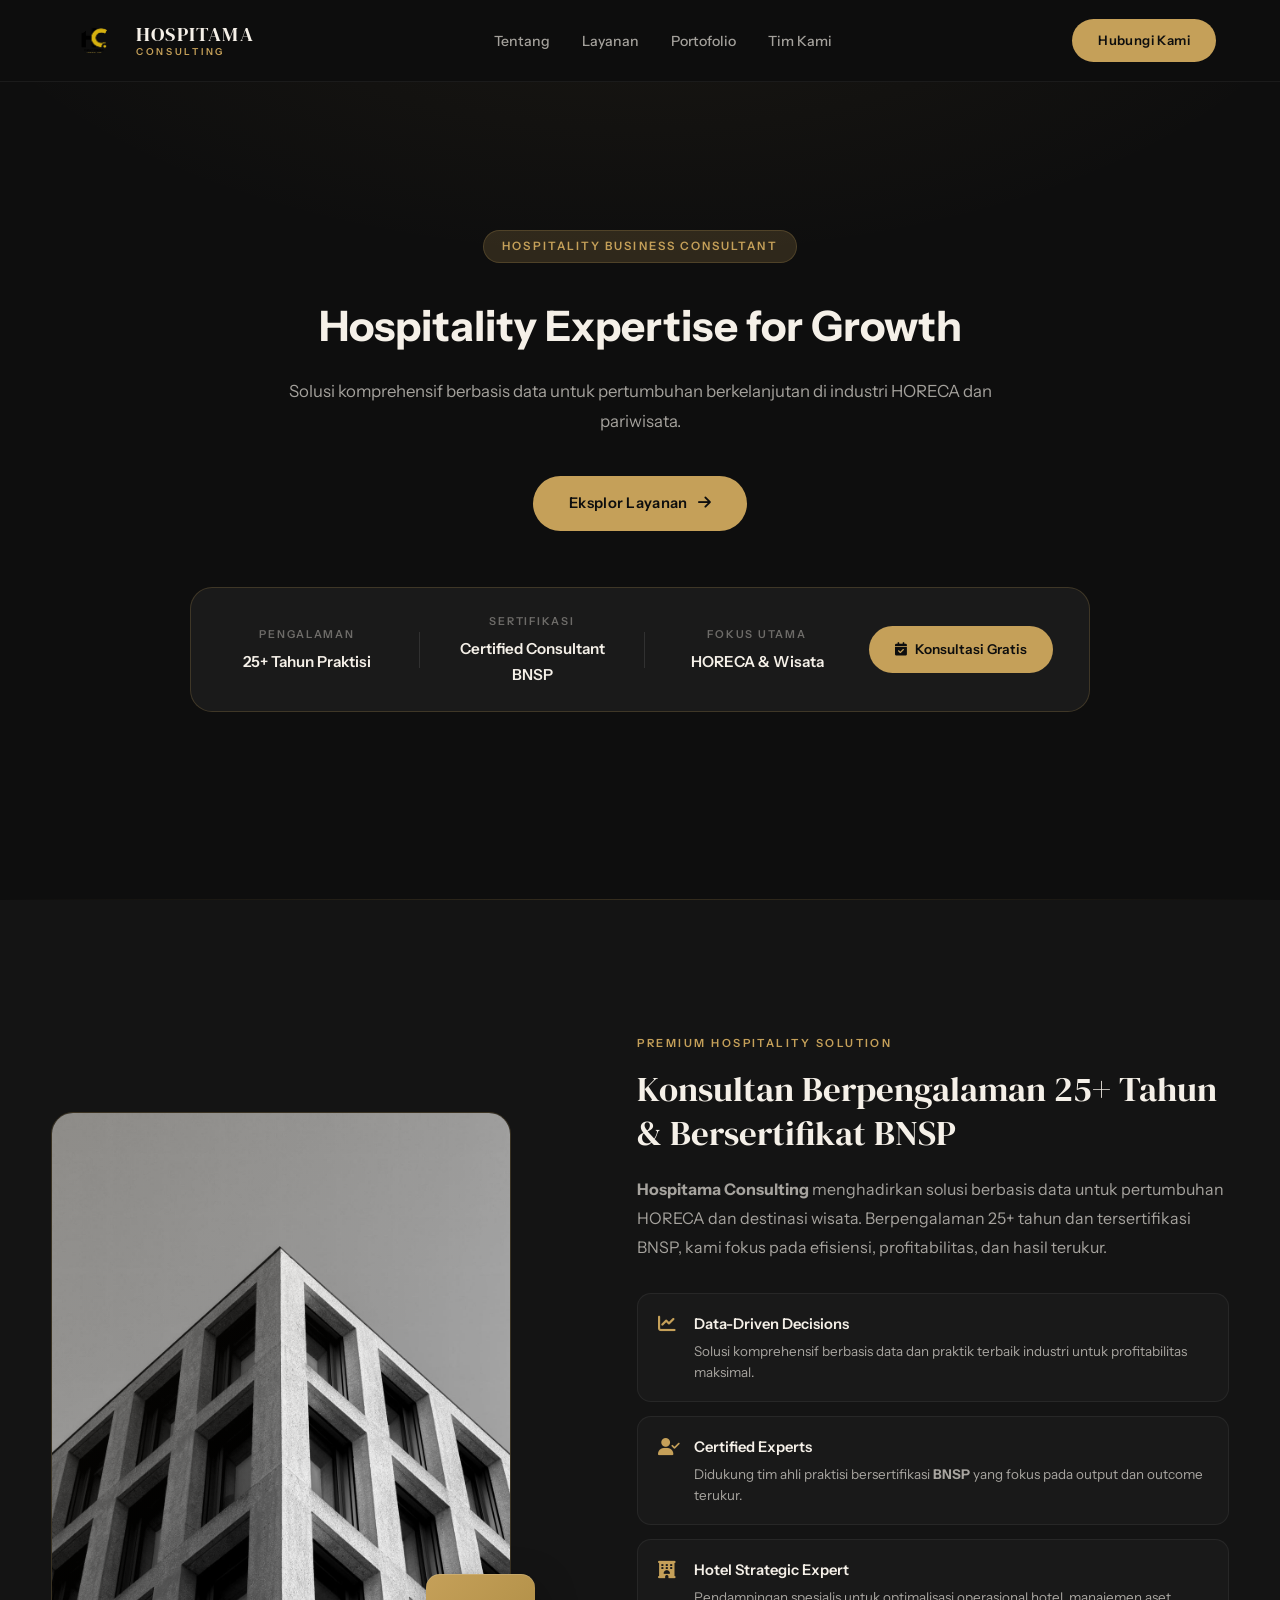
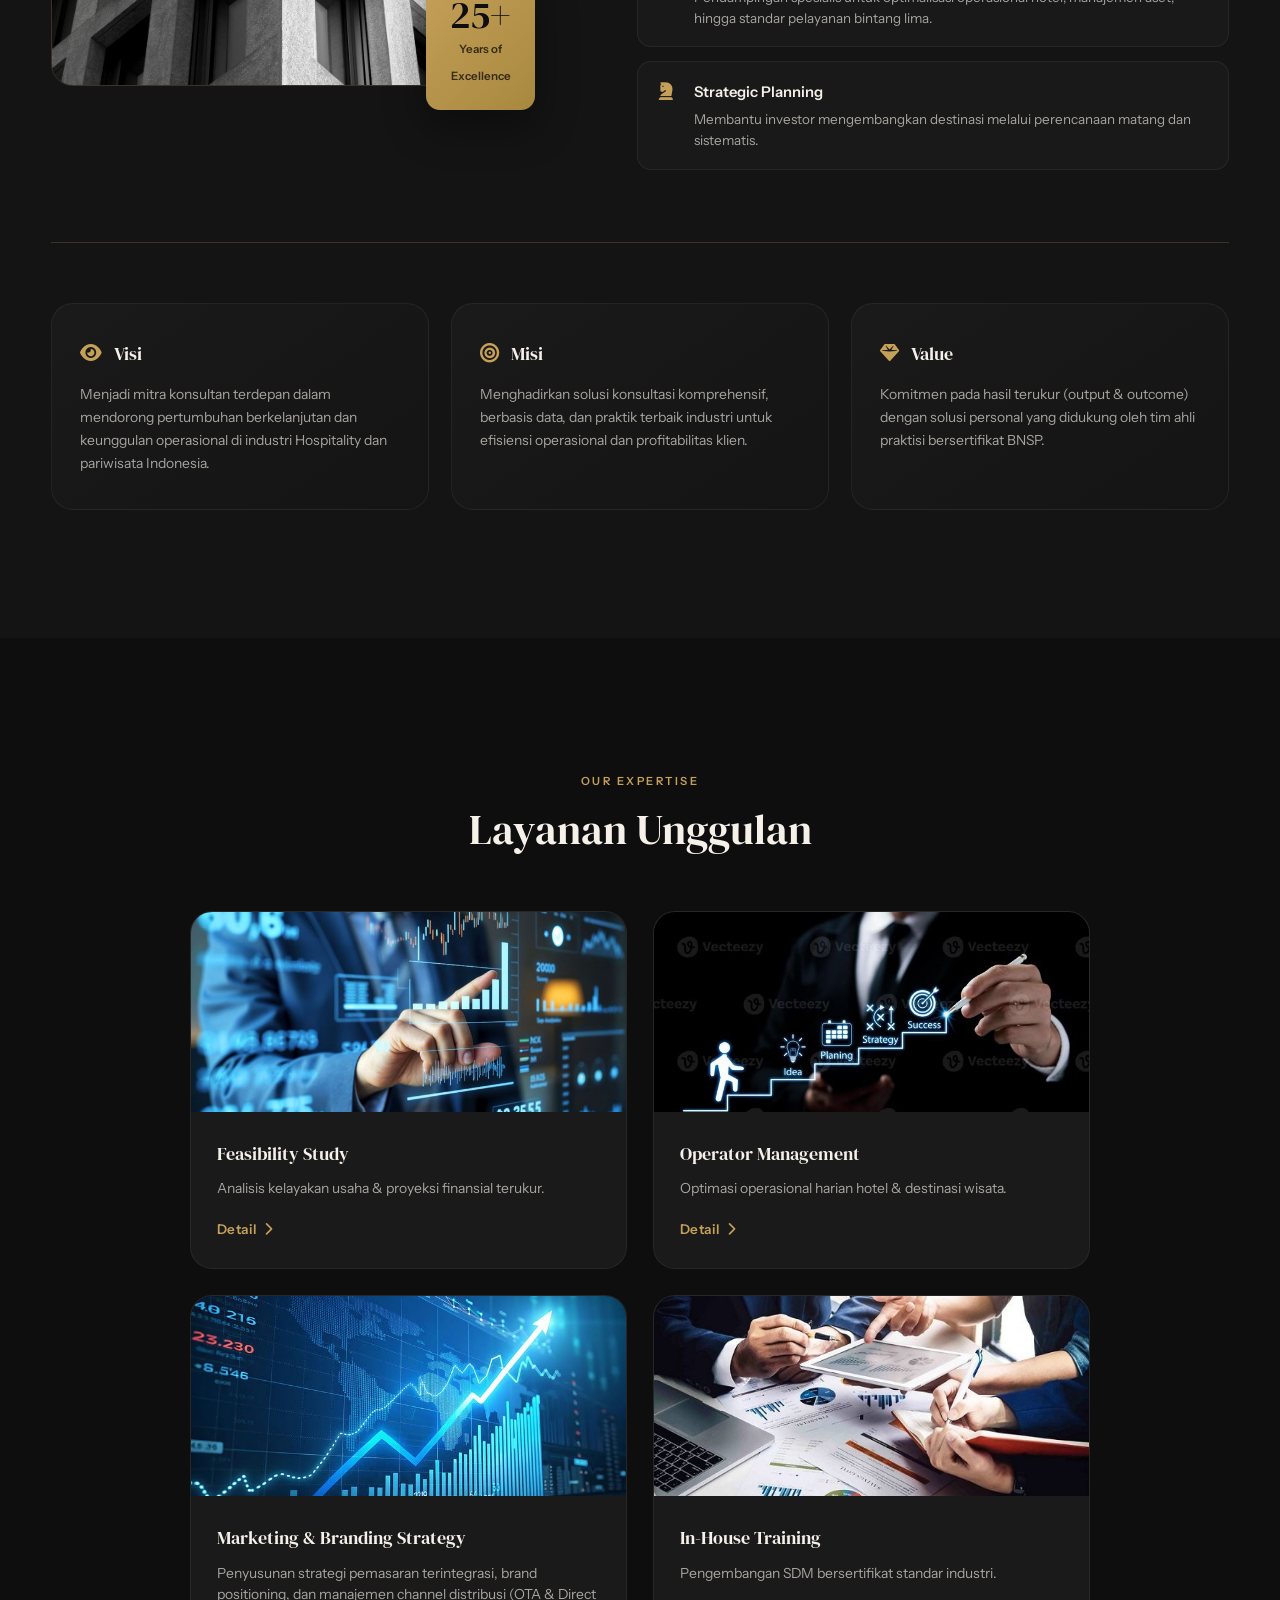
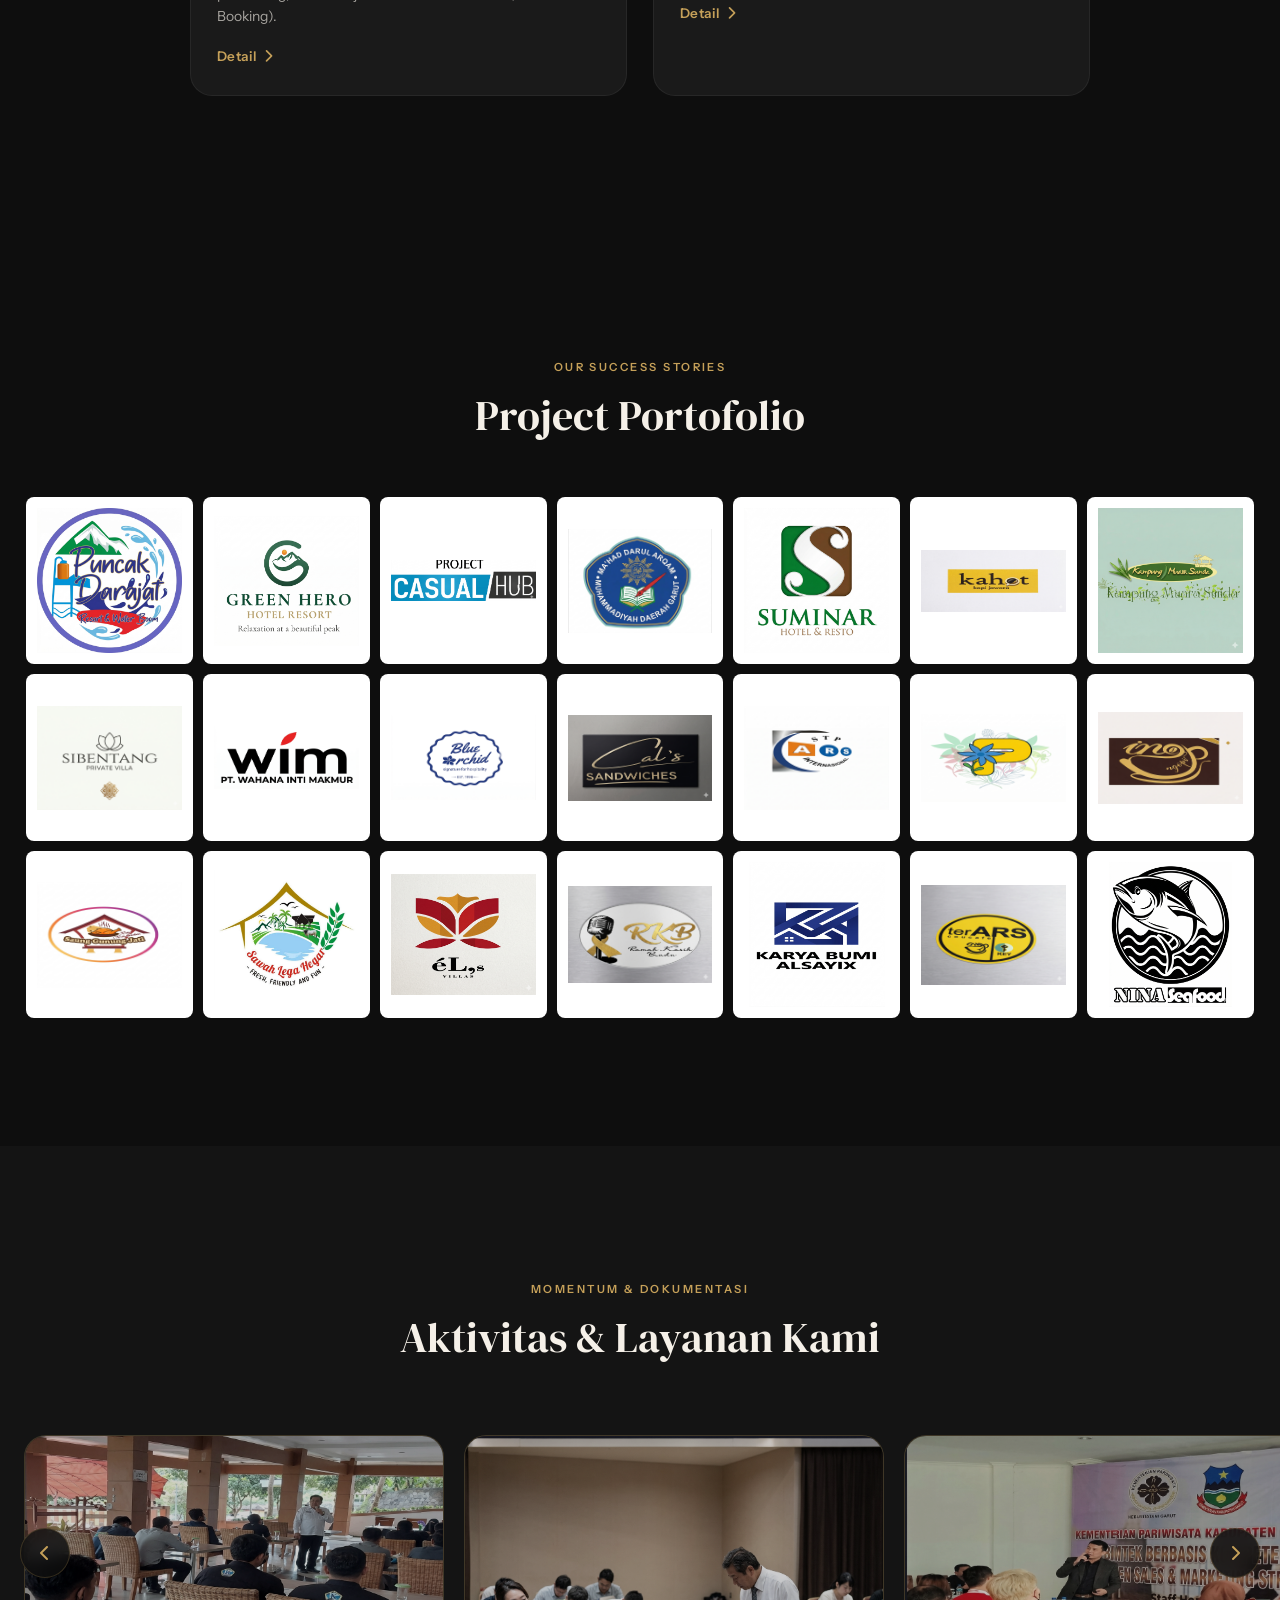
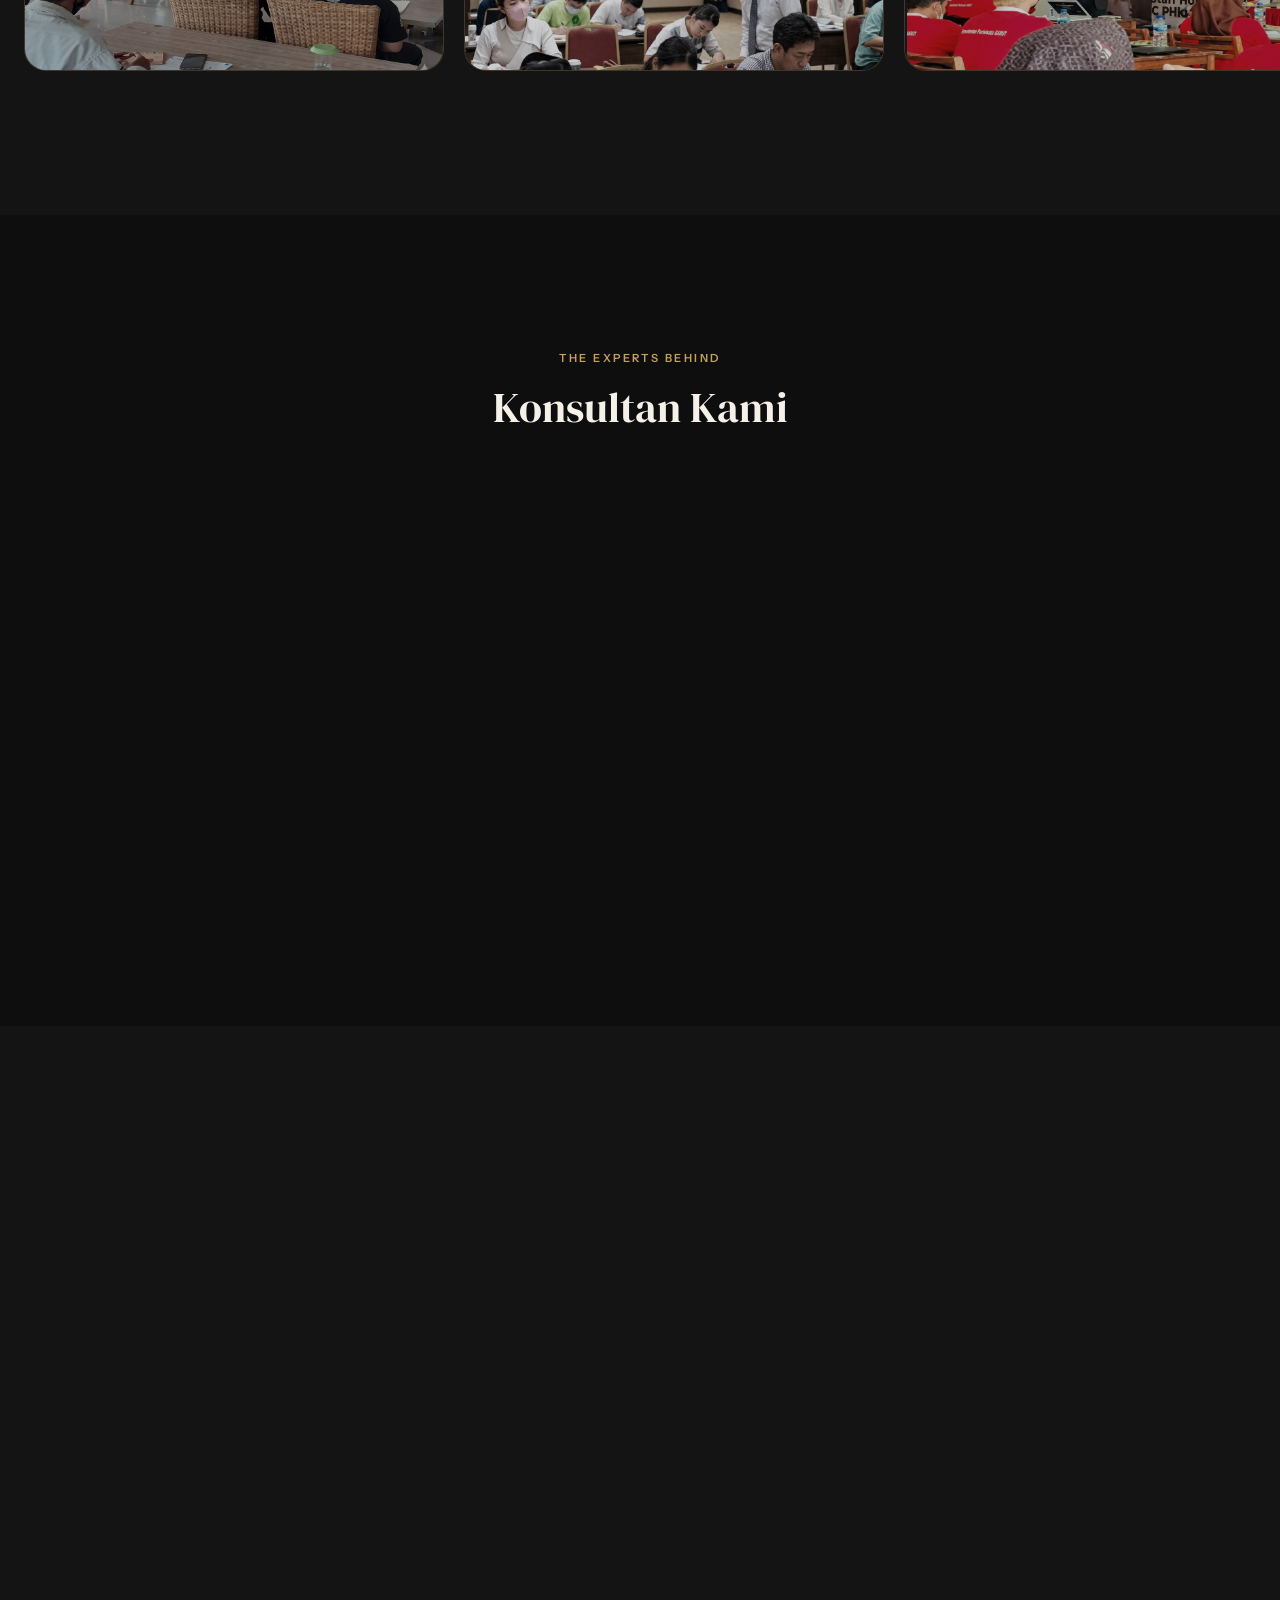
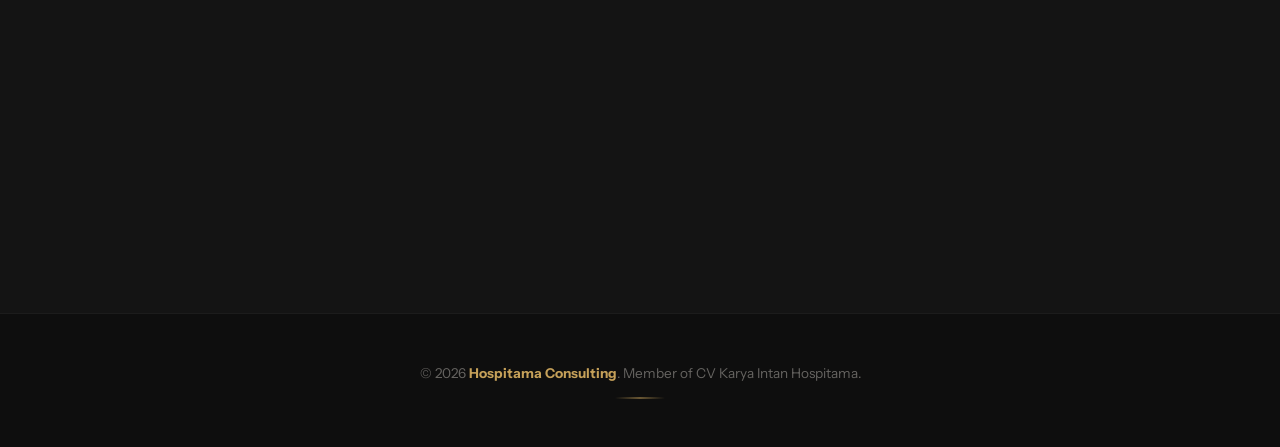
==== commit 49e6808b: "index.html" ====
--- a/index.html
+++ b/index.html
@@ -44,9 +44,9 @@
   <!-- ===== HERO ===== -->
   <section class="hero" aria-labelledby="hero-heading">
     <div class="hero-main">
-      <span class="hero-tag" role="text">Hospitality Business Consultant</span>
-      <h1 id="hero-heading">Hospitality Expertise<br>for Growth</h1>
-      <p>Solusi komprehensif berbasis data untuk pertumbuhan berkelanjutan<br class="br-desktop"> di industri HORECA dan pariwisata.</p>
+       <span class="hero-tag">Hospitality Business Consultant</span>
+       <h2 class="hero-title-responsive">Hospitality Expertise for Growth</h2>
+<p>Solusi komprehensif berbasis data untuk pertumbuhan berkelanjutan di industri HORECA dan pariwisata.</p>
       <div class="hero-cta">
         <a href="#services" class="btn-main">Eksplor Layanan <i class="fas fa-arrow-right" aria-hidden="true"></i></a>
       </div>
@@ -602,4 +602,4 @@
 
   <script src="js/script.js"></script>
 </body>
-</html>+</html>
--- a/css/style.css
+++ b/css/style.css
@@ -1,7 +1,4 @@
-/* ==========================================================================
-   HOSPITAMA CONSULTING — style.css
-   Refactored: semantic, mobile-first, premium feel
-   ========================================================================== */
+
 
 /* ==========================================================================
    1. DESIGN TOKENS
@@ -325,6 +322,16 @@
   margin-bottom: 40px;
   line-height: 1.75;
 }
+.hero-title-responsive {
+    text-align: center;
+    /* 24px di HP kecil, 5vw di layar sedang, 42px di Desktop */
+    font-size: clamp(24px, 6vw, 42px); 
+    white-space: nowrap;
+    margin-bottom: 15px;
+    font-weight: 700;
+}
+
+
 
 .br-desktop { display: block; }
 
@@ -1705,8 +1712,7 @@
   .contact-info-card h2 { font-size: 1.55rem; }
   .social-links-grid { grid-template-columns: repeat(2, 1fr); gap: 10px; }
 
-  /* FIXED: Featured Resource (Tetap Sejajar Seperti PC) */
-  /* FIXED: Featured Resource (ANTI PATAH BARIS) */
+  
   .featured-resource {
     padding: 18px 15px;
     margin-top: 25px;
@@ -1715,18 +1721,18 @@
 
   .resource-header-compact {
     display: flex !important;
-    flex-direction: row !important; /* Paksa satu baris */
+    flex-direction: row !important;
     align-items: center !important;
-    flex-wrap: nowrap !important; /* ANTI TURUN KE BAWAH */
+    flex-wrap: nowrap !important;
     gap: 12px;
     margin-bottom: 15px;
   }
 
   .free-badge-minimal {
-    flex-shrink: 0; /* Badge nggak boleh mengkerut */
+    flex-shrink: 0; 
     padding: 6px 12px;
     font-size: 0.55rem;
-    white-space: nowrap; /* Teks 'FREE DOWNLOAD' wajib satu baris */
+    white-space: nowrap;
     display: flex;
     align-items: center;
     justify-content: center;
@@ -1735,17 +1741,17 @@
   }
 
   .resource-title-compact {
-    font-size: 0.85rem; /* Perkecil font agar muat sampingan */
-    white-space: nowrap; /* PAKSA SATU BARIS */
+    font-size: 0.85rem; 
+    white-space: nowrap;
     overflow: hidden;
-    text-overflow: ellipsis; /* Kalau layar kekecilan banget, dia bakal jadi titik-titik ... */
+    text-overflow: ellipsis;
     color: var(--white);
     margin: 0;
   }
 
   .download-list-item {
     display: flex !important;
-    flex-direction: row !important; /* Paksa tetap sejajar */
+    flex-direction: row !important;
     align-items: center !important;
     padding: 10px 12px;
     gap: 12px;
@@ -1753,7 +1759,7 @@
 
   .dl-icon-cloud {
     font-size: 1.1rem;
-    margin-right: 0; /* Diatur oleh gap */
+    margin-right: 0;
     width: 36px;
     height: 36px;
     flex-shrink: 0;
@@ -1823,9 +1829,16 @@
     }
     
     .dl-text h4 {
-        max-width: 150px; /* Mencegah teks terlalu panjang memenuhi layar */
+        max-width: 150px; 
         white-space: nowrap;
         overflow: hidden;
         text-overflow: ellipsis;
     }
-}+}
+
+@media (max-width: 400px) {
+    .hero-title-responsive {
+        white-space: normal; 
+        font-size: 1.8rem;
+    }
+}
